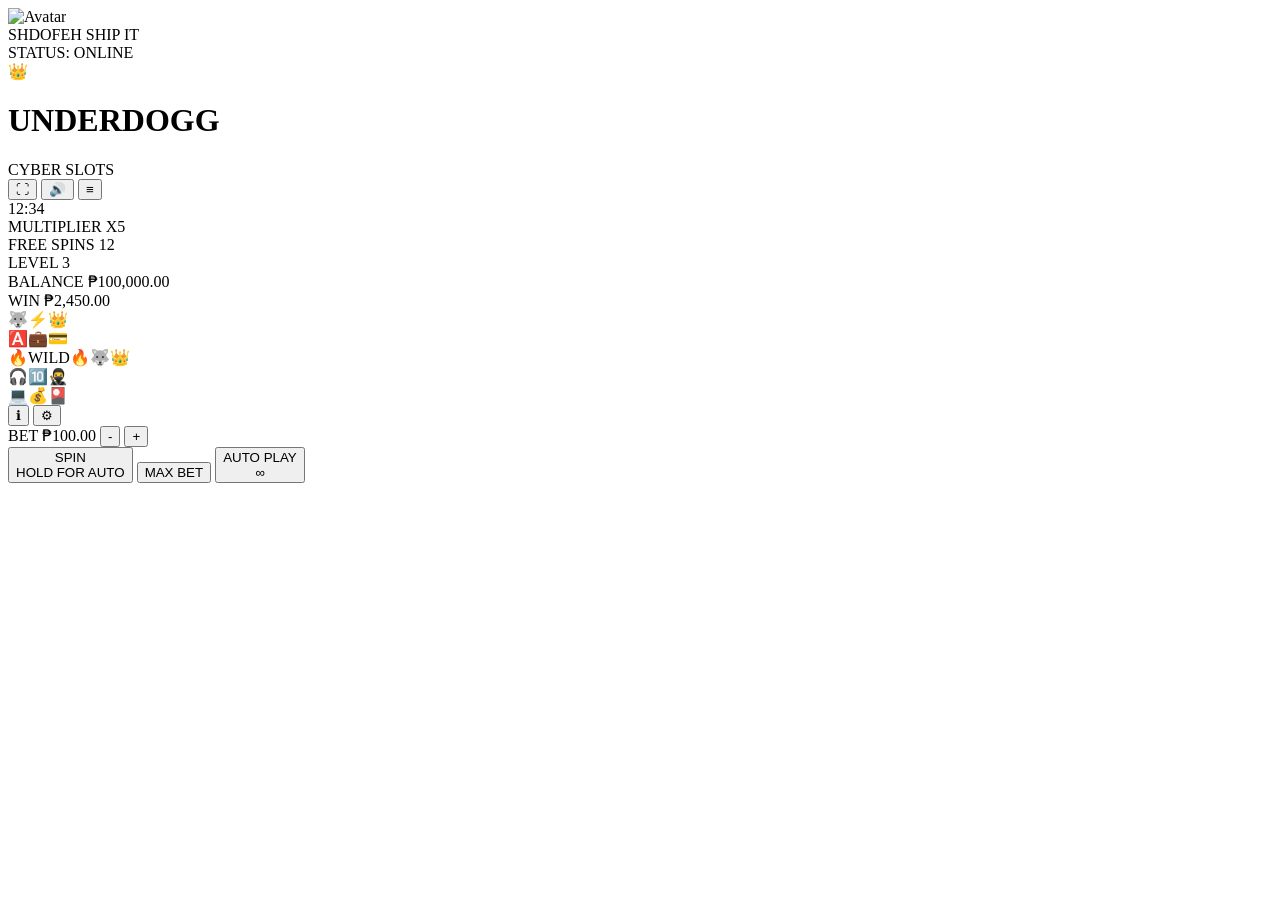
==== slot/index.html @ 7dce699a "Create index.html" ====
<!DOCTYPE html>
<html lang="ru">
<head>
    <meta charset="UTF-8">
    <meta name="viewport" content="width=device-width, initial-scale=1.0">
    <title>UNDERDOGG - CYBER SLOTS</title>
    <link rel="stylesheet" href="style.css">
</head>
<body>
    <div class="slot-container">
        <!-- Верхняя панель -->
        <header class="header">
            <div class="user-info">
                <div class="avatar-box">
                    <img src="https://images.unsplash.com/photo-1618005182384-a83a8bd57fbe?w=100" alt="Avatar">
                </div>
                <div>
                    <div class="username">SHDOFEH SHIP IT</div>
                    <div class="status"><span class="status-dot"></span> STATUS: ONLINE</div>
                </div>
            </div>
            <div class="logo-area">
                <div class="crown-icon">👑</div>
                <h1>UNDERDOGG</h1>
                <div class="subtitle">CYBER SLOTS</div>
            </div>
            <div class="top-controls">
                <button class="icon-btn">⛶</button>
                <button class="icon-btn" id="sound-toggle">🔊</button>
                <button class="icon-btn">≡</button>
                <div class="clock">12:34</div>
            </div>
        </header>

        <div class="main-layout">
            <!-- Левая панель статистики -->
            <aside class="sidebar-left">
                <div class="stat-box">
                    <span class="stat-label">MULTIPLIER</span>
                    <span class="stat-value highlight-red">X5</span>
                </div>
                <div class="stat-box">
                    <span class="stat-label">FREE SPINS</span>
                    <span class="stat-value highlight-red">12</span>
                </div>
                <div class="stat-box">
                    <span class="stat-label">LEVEL 3</span>
                    <div class="progress-dots">
                        <span class="dot active"></span>
                        <span class="dot active"></span>
                        <span class="dot active"></span>
                        <span class="dot"></span>
                        <span class="dot"></span>
                    </div>
                </div>
                <div class="stat-box balance-box">
                    <span class="stat-label">BALANCE</span>
                    <span class="stat-number">₱100,000.00</span>
                </div>
                <div class="stat-box win-box">
                    <span class="stat-label">WIN</span>
                    <span class="stat-number">₱2,450.00</span>
                </div>
            </aside>

            <!-- Игровое поле (Барабаны) -->
            <main class="slots-board">
                <div class="reels-grid" id="reelsGrid">
                    <!-- Барабан 1 -->
                    <div class="reel"><div class="reel-track" id="track-0"><span>🐺</span><span>⚡</span><span>👑</span></div></div>
                    <!-- Барабан 2 -->
                    <div class="reel"><div class="reel-track" id="track-1"><span>🅰️</span><span>💼</span><span>💳</span></div></div>
                    <!-- Барабан 3 -->
                    <div class="reel active-reel"><div class="reel-track" id="track-2"><span>🔥WILD🔥</span><span>🐺</span><span>👑</span></div></div>
                    <!-- Барабан 4 -->
                    <div class="reel"><div class="reel-track" id="track-3"><span>🎧</span><span>🔟</span><span>🥷</span></div></div>
                    <!-- Барабан 5 -->
                    <div class="reel"><div class="reel-track" id="track-4"><span>💻</span><span>💰</span><span>🎴</span></div></div>
                </div>
            </main>
        </div>

        <!-- Нижняя панель управления -->
        <footer class="footer-panel">
            <button class="control-icon-btn">ℹ</button>
            <button class="control-icon-btn">⚙</button>
            
            <div class="bet-control">
                <span class="bet-label">BET</span>
                <span class="bet-val">₱100.00</span>
                <button class="bet-btn" id="bet-minus">-</button>
                <button class="bet-btn" id="bet-plus">+</button>
            </div>

            <button class="spin-btn" id="spinBtn">
                <div class="spin-text">SPIN</div>
                <div class="spin-sub">HOLD FOR AUTO</div>
            </button>

            <button class="action-panel-btn">MAX BET</button>
            <button class="action-panel-btn">AUTO PLAY <br>∞</button>
        </footer>
    </div>

    <script src="script.js"></script>
</body>
</html>
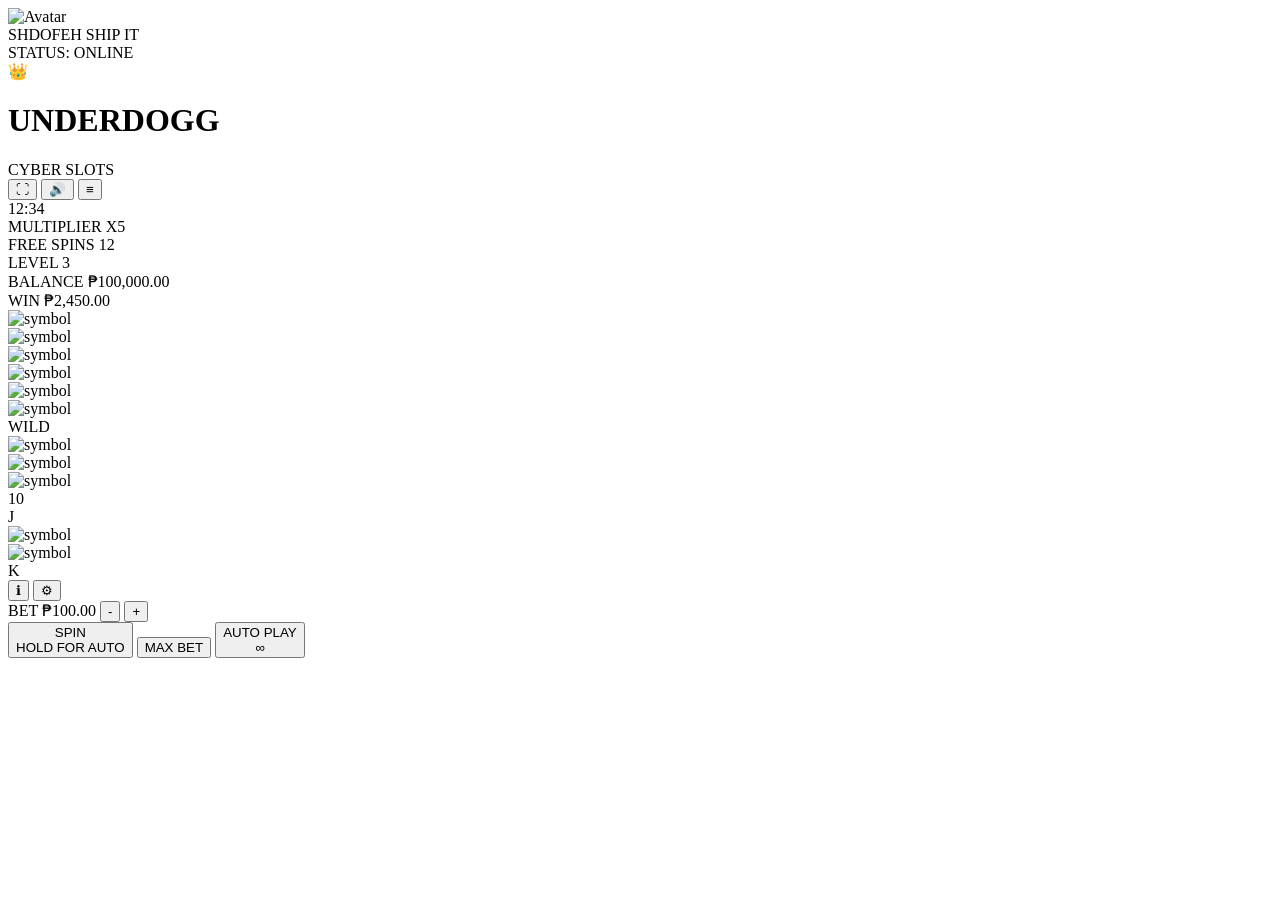
==== commit f710778b: "Create index.html" ====
--- a/slot/index.html
+++ b/slot/index.html
@@ -63,19 +63,39 @@
                 </div>
             </aside>
 
-            <!-- Игровое поле (Барабаны) -->
+            <!-- Игровое поле (Барабаны с графическими символами) -->
             <main class="slots-board">
                 <div class="reels-grid" id="reelsGrid">
                     <!-- Барабан 1 -->
-                    <div class="reel"><div class="reel-track" id="track-0"><span>🐺</span><span>⚡</span><span>👑</span></div></div>
+                    <div class="reel"><div class="reel-track" id="track-0">
+                        <div class="symbol"><img src="https://images.unsplash.com/photo-1534447677768-be436bb09401?w=200" alt="symbol"></div>
+                        <div class="symbol"><img src="https://images.unsplash.com/photo-1563089145-599997674d42?w=200" alt="symbol"></div>
+                        <div class="symbol"><img src="https://images.unsplash.com/photo-1550745165-9bc0b252726f?w=200" alt="symbol"></div>
+                    </div></div>
                     <!-- Барабан 2 -->
-                    <div class="reel"><div class="reel-track" id="track-1"><span>🅰️</span><span>💼</span><span>💳</span></div></div>
+                    <div class="reel"><div class="reel-track" id="track-1">
+                        <div class="symbol"><img src="https://images.unsplash.com/photo-1618005182384-a83a8bd57fbe?w=200" alt="symbol"></div>
+                        <div class="symbol"><img src="https://images.unsplash.com/photo-1542751371-adc38448a05e?w=200" alt="symbol"></div>
+                        <div class="symbol"><img src="https://images.unsplash.com/photo-1511512578047-dfb367046420?w=200" alt="symbol"></div>
+                    </div></div>
                     <!-- Барабан 3 -->
-                    <div class="reel active-reel"><div class="reel-track" id="track-2"><span>🔥WILD🔥</span><span>🐺</span><span>👑</span></div></div>
+                    <div class="reel active-reel"><div class="reel-track" id="track-2">
+                        <div class="symbol wild-symbol">WILD</div>
+                        <div class="symbol"><img src="https://images.unsplash.com/photo-1534447677768-be436bb09401?w=200" alt="symbol"></div>
+                        <div class="symbol"><img src="https://images.unsplash.com/photo-1550745165-9bc0b252726f?w=200" alt="symbol"></div>
+                    </div></div>
                     <!-- Барабан 4 -->
-                    <div class="reel"><div class="reel-track" id="track-3"><span>🎧</span><span>🔟</span><span>🥷</span></div></div>
+                    <div class="reel"><div class="reel-track" id="track-3">
+                        <div class="symbol"><img src="https://images.unsplash.com/photo-1526374965328-7f61d4dc18c5?w=200" alt="symbol"></div>
+                        <div class="symbol"><span class="card-num">10</span></div>
+                        <div class="symbol"><span class="card-num">J</span></div>
+                    </div></div>
                     <!-- Барабан 5 -->
-                    <div class="reel"><div class="reel-track" id="track-4"><span>💻</span><span>💰</span><span>🎴</span></div></div>
+                    <div class="reel"><div class="reel-track" id="track-4">
+                        <div class="symbol"><img src="https://images.unsplash.com/photo-1518770660439-4636190af475?w=200" alt="symbol"></div>
+                        <div class="symbol"><img src="https://images.unsplash.com/photo-1607799279861-4dd421887fb3?w=200" alt="symbol"></div>
+                        <div class="symbol"><span class="card-num">K</span></div>
+                    </div></div>
                 </div>
             </main>
         </div>
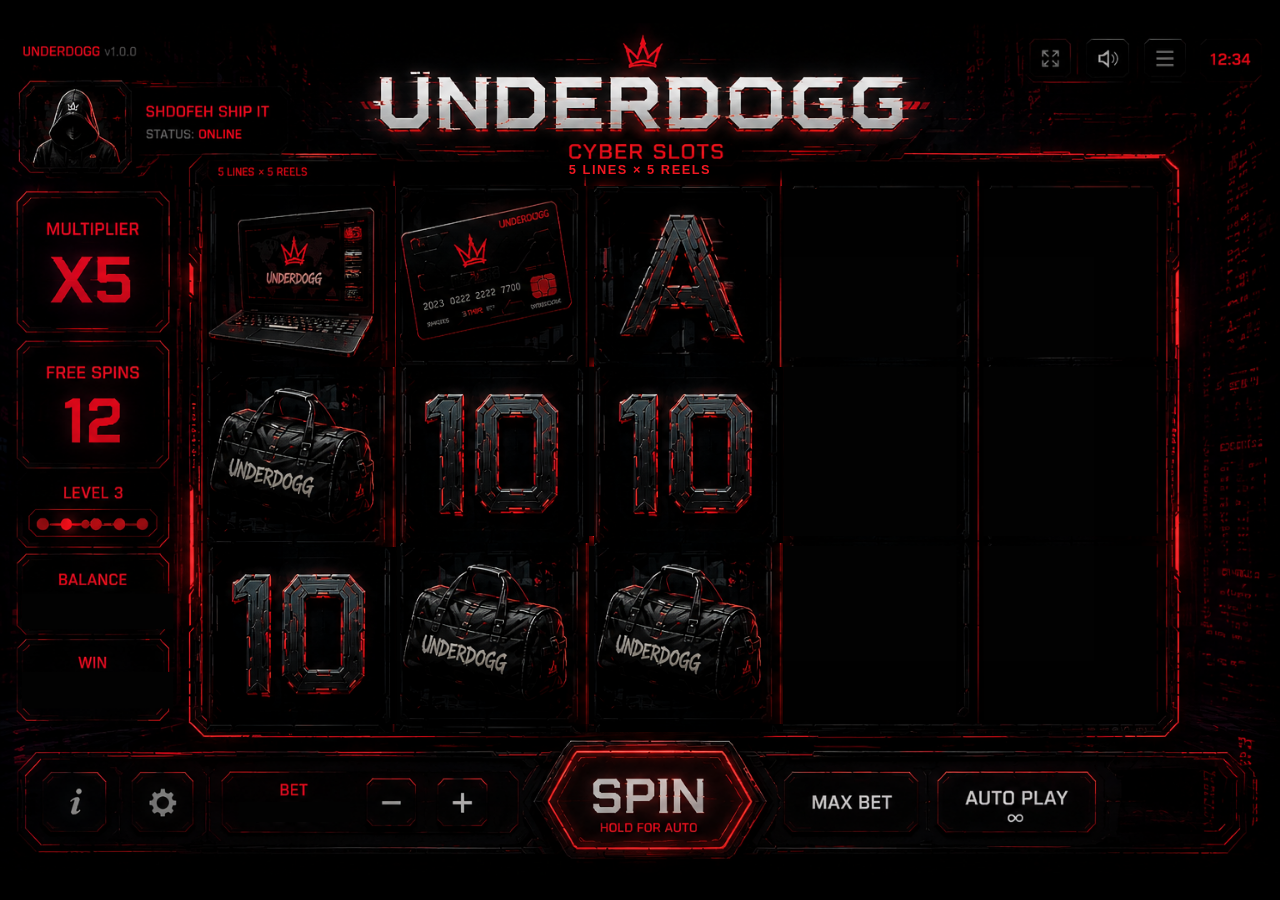
==== commit f78302bc: "Add files via upload" ====
--- a/slot/index.html
+++ b/slot/index.html
@@ -1,127 +1,417 @@
-<!DOCTYPE html>
-<html lang="ru">
+<!doctype html>
+<html lang="en">
 <head>
-    <meta charset="UTF-8">
-    <meta name="viewport" content="width=device-width, initial-scale=1.0">
-    <title>UNDERDOGG - CYBER SLOTS</title>
-    <link rel="stylesheet" href="style.css">
+<meta charset="UTF-8">
+<meta name="viewport" content="width=device-width,initial-scale=1,maximum-scale=1,user-scalable=no,viewport-fit=cover">
+<meta name="theme-color" content="#000000">
+<title>UNDERDOGG — Cyber Slots</title>
+<style>
+:root{
+  --red:#ff1b25;--red2:#a80009;--white:#f4f4f4;--black:#020202;
+  --game-ratio:1.5;
+}
+*{box-sizing:border-box}
+html,body{margin:0;width:100%;height:100%;background:#000;overflow:hidden}
+body{display:flex;align-items:center;justify-content:center;color:#fff;font-family:Arial,Helvetica,sans-serif}
+button{font:inherit}
+#game{
+  position:relative;
+  width:min(100vw,150vh);
+  aspect-ratio:1536/1024;
+  background:#000 url("./skin.png") center/100% 100% no-repeat;
+  overflow:hidden;
+  user-select:none;
+  touch-action:manipulation;
+}
+#reel-window{
+  position:absolute;
+  left:16.15%;top:19.05%;
+  width:75.25%;height:64.05%;
+  overflow:hidden;
+  z-index:5;
+}
+#reel-layer{
+  position:absolute;inset:0;
+  display:grid;grid-template-columns:repeat(5,1fr);
+  column-gap:.45%;
+}
+.reel{
+  position:relative;height:100%;overflow:hidden;
+  transform:translateZ(0);
+  background:#020202;
+}
+.strip{
+  position:absolute;left:0;top:0;width:100%;
+  will-change:transform;
+  transform:translate3d(0,0,0);
+}
+.symbol{
+  width:100%;height:calc(100% / 3);
+  display:flex;align-items:center;justify-content:center;
+}
+.symbol img{
+  width:100%;height:100%;object-fit:fill;display:block;
+}
+.reel-shade{
+  position:absolute;inset:0;pointer-events:none;z-index:6;
+  background:
+    linear-gradient(to bottom,rgba(0,0,0,.46),transparent 13%,transparent 87%,rgba(0,0,0,.55)),
+    linear-gradient(to right,rgba(0,0,0,.12),transparent 8%,transparent 92%,rgba(0,0,0,.12));
+}
+.reel-glow{
+  position:absolute;left:16.15%;top:19.05%;width:75.25%;height:64.05%;
+  pointer-events:none;z-index:7;opacity:0;
+  border:1px solid rgba(255,30,40,.35);
+  box-shadow:inset 0 0 35px rgba(255,0,0,.16),0 0 25px rgba(255,0,0,.08);
+  transition:opacity .15s;
+}
+#game.spinning .reel-glow{opacity:1}
+#motion{
+  position:absolute;left:16.15%;top:19.05%;width:75.25%;height:64.05%;
+  pointer-events:none;z-index:8;opacity:0;
+  background:repeating-linear-gradient(to bottom,transparent 0 8px,rgba(255,20,30,.12) 9px 10px);
+  mix-blend-mode:screen;
+}
+#game.spinning #motion{opacity:1;animation:scan .08s linear infinite}
+@keyframes scan{to{background-position-y:32px}}
+
+.value{
+  position:absolute;z-index:12;pointer-events:none;
+  display:flex;justify-content:center;align-items:center;
+  color:#f1f1f1;font-weight:800;white-space:nowrap;
+  text-shadow:0 0 2px #000,0 0 7px rgba(255,255,255,.08);
+}
+#balance{left:2.0%;top:67.3%;width:11.0%;height:4.2%;font-size:clamp(12px,1.55vw,24px)}
+#win{left:2.0%;top:76.3%;width:11.0%;height:4.2%;font-size:clamp(12px,1.55vw,24px)}
+#bet{left:18.9%;top:91.0%;width:9.9%;height:5.0%;font-size:clamp(11px,1.45vw,22px)}
+
+#win-banner{
+  position:absolute;z-index:30;left:50%;top:51%;
+  transform:translate(-50%,-50%) scale(.78);
+  opacity:0;pointer-events:none;
+  font-size:clamp(30px,5vw,76px);font-weight:1000;letter-spacing:.01em;
+  color:#fff;text-shadow:0 0 10px #fff,0 0 24px #ff0000,0 0 45px #ff0000;
+  white-space:nowrap;
+}
+#win-banner.show{animation:winpop 1.45s cubic-bezier(.16,.78,.24,1) both}
+@keyframes winpop{
+  0%{opacity:0;transform:translate(-50%,-50%) scale(.68)}
+  14%{opacity:1;transform:translate(-50%,-50%) scale(1.06)}
+  25%{transform:translate(-50%,-50%) scale(1)}
+  78%{opacity:1}
+  100%{opacity:0;transform:translate(-50%,-57%) scale(1.03)}
+}
+#status{
+  position:absolute;left:50%;top:16.2%;transform:translateX(-50%);
+  z-index:20;color:#ff1b25;font-size:clamp(8px,1vw,15px);
+  letter-spacing:.12em;font-weight:800;opacity:.95;pointer-events:none;
+}
+.hit{
+  position:absolute;border:0;background:transparent;cursor:pointer;z-index:40;padding:0;
+  -webkit-tap-highlight-color:transparent;
+}
+#sound{right:10.0%;top:1.3%;width:4.7%;height:5.8%}
+#menu{right:5.1%;top:1.3%;width:4.7%;height:5.8%}
+#info{left:1.6%;bottom:2.0%;width:7.2%;height:9.0%}
+#gear{left:9.3%;bottom:2.0%;width:7.2%;height:9.0%}
+#minus{left:28.8%;bottom:2.0%;width:4.7%;height:9.0%}
+#plus{left:34.0%;bottom:2.0%;width:4.7%;height:9.0%}
+#spin{left:41.6%;bottom:1.6%;width:18.1%;height:12.4%}
+#max{left:61.0%;bottom:2.0%;width:16.8%;height:9.0%}
+#auto{left:79.0%;bottom:2.0%;width:16.6%;height:9.0%}
+.hit:active{transform:scale(.98)}
+#toast{
+  position:absolute;left:50%;top:4%;transform:translateX(-50%);
+  z-index:60;background:rgba(0,0,0,.94);border:1px solid var(--red);
+  color:#fff;padding:7px 13px;font-size:11px;letter-spacing:.06em;
+  opacity:0;pointer-events:none;transition:opacity .18s;
+}
+#toast.show{opacity:1}
+#bonus{
+  position:absolute;inset:0;z-index:55;display:none;align-items:center;justify-content:center;
+  background:rgba(0,0,0,.70);backdrop-filter:blur(3px);
+}
+#bonus.show{display:flex}
+.bonus-card{
+  width:54%;max-width:650px;padding:28px 24px;text-align:center;
+  background:linear-gradient(180deg,#100204,#020202);
+  border:1px solid #ff1b25;box-shadow:0 0 45px rgba(255,0,0,.35),inset 0 0 30px rgba(255,0,0,.08);
+}
+.bonus-card h2{margin:0 0 8px;font-size:clamp(20px,3vw,42px);color:#fff}
+.bonus-card p{margin:0;color:#ff1b25;font-weight:800;letter-spacing:.08em}
+.bonus-card button{margin-top:18px;background:#080808;color:#fff;border:1px solid #ff1b25;padding:10px 26px;font-weight:900;cursor:pointer}
+
+@media (max-aspect-ratio:1/1){
+  #game{width:100vw;height:auto;max-height:none}
+}
+</style>
 </head>
 <body>
-    <div class="slot-container">
-        <!-- Верхняя панель -->
-        <header class="header">
-            <div class="user-info">
-                <div class="avatar-box">
-                    <img src="https://images.unsplash.com/photo-1618005182384-a83a8bd57fbe?w=100" alt="Avatar">
-                </div>
-                <div>
-                    <div class="username">SHDOFEH SHIP IT</div>
-                    <div class="status"><span class="status-dot"></span> STATUS: ONLINE</div>
-                </div>
-            </div>
-            <div class="logo-area">
-                <div class="crown-icon">👑</div>
-                <h1>UNDERDOGG</h1>
-                <div class="subtitle">CYBER SLOTS</div>
-            </div>
-            <div class="top-controls">
-                <button class="icon-btn">⛶</button>
-                <button class="icon-btn" id="sound-toggle">🔊</button>
-                <button class="icon-btn">≡</button>
-                <div class="clock">12:34</div>
-            </div>
-        </header>
-
-        <div class="main-layout">
-            <!-- Левая панель статистики -->
-            <aside class="sidebar-left">
-                <div class="stat-box">
-                    <span class="stat-label">MULTIPLIER</span>
-                    <span class="stat-value highlight-red">X5</span>
-                </div>
-                <div class="stat-box">
-                    <span class="stat-label">FREE SPINS</span>
-                    <span class="stat-value highlight-red">12</span>
-                </div>
-                <div class="stat-box">
-                    <span class="stat-label">LEVEL 3</span>
-                    <div class="progress-dots">
-                        <span class="dot active"></span>
-                        <span class="dot active"></span>
-                        <span class="dot active"></span>
-                        <span class="dot"></span>
-                        <span class="dot"></span>
-                    </div>
-                </div>
-                <div class="stat-box balance-box">
-                    <span class="stat-label">BALANCE</span>
-                    <span class="stat-number">₱100,000.00</span>
-                </div>
-                <div class="stat-box win-box">
-                    <span class="stat-label">WIN</span>
-                    <span class="stat-number">₱2,450.00</span>
-                </div>
-            </aside>
-
-            <!-- Игровое поле (Барабаны с графическими символами) -->
-            <main class="slots-board">
-                <div class="reels-grid" id="reelsGrid">
-                    <!-- Барабан 1 -->
-                    <div class="reel"><div class="reel-track" id="track-0">
-                        <div class="symbol"><img src="https://images.unsplash.com/photo-1534447677768-be436bb09401?w=200" alt="symbol"></div>
-                        <div class="symbol"><img src="https://images.unsplash.com/photo-1563089145-599997674d42?w=200" alt="symbol"></div>
-                        <div class="symbol"><img src="https://images.unsplash.com/photo-1550745165-9bc0b252726f?w=200" alt="symbol"></div>
-                    </div></div>
-                    <!-- Барабан 2 -->
-                    <div class="reel"><div class="reel-track" id="track-1">
-                        <div class="symbol"><img src="https://images.unsplash.com/photo-1618005182384-a83a8bd57fbe?w=200" alt="symbol"></div>
-                        <div class="symbol"><img src="https://images.unsplash.com/photo-1542751371-adc38448a05e?w=200" alt="symbol"></div>
-                        <div class="symbol"><img src="https://images.unsplash.com/photo-1511512578047-dfb367046420?w=200" alt="symbol"></div>
-                    </div></div>
-                    <!-- Барабан 3 -->
-                    <div class="reel active-reel"><div class="reel-track" id="track-2">
-                        <div class="symbol wild-symbol">WILD</div>
-                        <div class="symbol"><img src="https://images.unsplash.com/photo-1534447677768-be436bb09401?w=200" alt="symbol"></div>
-                        <div class="symbol"><img src="https://images.unsplash.com/photo-1550745165-9bc0b252726f?w=200" alt="symbol"></div>
-                    </div></div>
-                    <!-- Барабан 4 -->
-                    <div class="reel"><div class="reel-track" id="track-3">
-                        <div class="symbol"><img src="https://images.unsplash.com/photo-1526374965328-7f61d4dc18c5?w=200" alt="symbol"></div>
-                        <div class="symbol"><span class="card-num">10</span></div>
-                        <div class="symbol"><span class="card-num">J</span></div>
-                    </div></div>
-                    <!-- Барабан 5 -->
-                    <div class="reel"><div class="reel-track" id="track-4">
-                        <div class="symbol"><img src="https://images.unsplash.com/photo-1518770660439-4636190af475?w=200" alt="symbol"></div>
-                        <div class="symbol"><img src="https://images.unsplash.com/photo-1607799279861-4dd421887fb3?w=200" alt="symbol"></div>
-                        <div class="symbol"><span class="card-num">K</span></div>
-                    </div></div>
-                </div>
-            </main>
-        </div>
-
-        <!-- Нижняя панель управления -->
-        <footer class="footer-panel">
-            <button class="control-icon-btn">ℹ</button>
-            <button class="control-icon-btn">⚙</button>
-            
-            <div class="bet-control">
-                <span class="bet-label">BET</span>
-                <span class="bet-val">₱100.00</span>
-                <button class="bet-btn" id="bet-minus">-</button>
-                <button class="bet-btn" id="bet-plus">+</button>
-            </div>
-
-            <button class="spin-btn" id="spinBtn">
-                <div class="spin-text">SPIN</div>
-                <div class="spin-sub">HOLD FOR AUTO</div>
-            </button>
-
-            <button class="action-panel-btn">MAX BET</button>
-            <button class="action-panel-btn">AUTO PLAY <br>∞</button>
-        </footer>
+<div id="game">
+  <div id="reel-window"><div id="reel-layer"></div><div class="reel-shade"></div></div>
+  <div class="reel-glow"></div>
+  <div id="motion"></div>
+  <div id="status">5 LINES × 5 REELS</div>
+
+  <div class="value" id="balance"></div>
+  <div class="value" id="win"></div>
+  <div class="value" id="bet"></div>
+  <div id="win-banner"></div>
+  <div id="toast"></div>
+
+  <button class="hit" id="sound" aria-label="Sound"></button>
+  <button class="hit" id="menu" aria-label="Menu"></button>
+  <button class="hit" id="info" aria-label="Paylines"></button>
+  <button class="hit" id="gear" aria-label="Settings"></button>
+  <button class="hit" id="minus" aria-label="Decrease bet"></button>
+  <button class="hit" id="plus" aria-label="Increase bet"></button>
+  <button class="hit" id="spin" aria-label="Spin"></button>
+  <button class="hit" id="max" aria-label="Max bet"></button>
+  <button class="hit" id="auto" aria-label="Auto play"></button>
+
+  <div id="bonus">
+    <div class="bonus-card">
+      <h2>FREE SPINS</h2>
+      <p id="bonus-text">12 FREE SPINS</p>
+      <button id="bonus-start">START</button>
     </div>
-
-    <script src="script.js"></script>
+  </div>
+</div>
+
+<script>
+const ASSET='assets/';
+const SYMBOLS=[
+  {id:'hood',file:'hood.png',payout:{3:4,4:10,5:30}},
+  {id:'wild',file:'wild.png',payout:{3:8,4:20,5:80},wild:true},
+  {id:'A',file:'A.png',payout:{3:3,4:7,5:20}},
+  {id:'K',file:'K.png',payout:{3:2.5,4:5,5:14}},
+  {id:'Q',file:'Q.png',payout:{3:2,4:4,5:10}},
+  {id:'10',file:'10.png',payout:{3:1.5,4:3,5:8}},
+  {id:'bag',file:'bag.png',payout:{3:2,4:5,5:12}},
+  {id:'laptop',file:'laptop.png',payout:{3:2.5,4:6,5:15}},
+  {id:'spray',file:'spray.png',payout:{3:2,4:4.5,5:11}},
+  {id:'card',file:'card.png',payout:{3:3,4:8,5:18}}
+];
+const byId=Object.fromEntries(SYMBOLS.map(s=>[s.id,s]));
+const reelsEl=document.getElementById('reel-layer');
+const game=document.getElementById('game');
+const reelEls=[];
+let balance=100000, bet=100, lastWin=2450, auto=false, spinning=false, muted=false;
+let freeSpins=0, multiplier=5, audioCtx=null, musicTimer=null, musicOn=true;
+
+const paylines=[
+  [0,0,0,0,0], // top
+  [1,1,1,1,1], // middle
+  [2,2,2,2,2], // bottom
+  [0,1,2,1,0], // V
+  [2,1,0,1,2]  // inverted V
+];
+
+function money(v){return '₽'+Number(v).toLocaleString('en-US',{minimumFractionDigits:2,maximumFractionDigits:2})}
+function setValues(){
+  document.getElementById('balance').textContent=money(balance);
+  document.getElementById('win').textContent=money(lastWin);
+  document.getElementById('bet').textContent=money(bet);
+}
+function toast(t){
+  const el=document.getElementById('toast');
+  el.textContent=t;el.classList.add('show');
+  clearTimeout(window.__toast);window.__toast=setTimeout(()=>el.classList.remove('show'),950);
+}
+function rand(arr){return arr[Math.floor(Math.random()*arr.length)]}
+function makeImg(id){
+  const d=document.createElement('div');d.className='symbol';
+  const img=document.createElement('img');img.draggable=false;img.alt=id;img.src=ASSET+byId[id].file;
+  d.appendChild(img);return d;
+}
+function makeStrip(reelIndex, result){
+  const reel=document.createElement('div');reel.className='reel';
+  const strip=document.createElement('div');strip.className='strip';
+  // 3 initial + 24 travel symbols + exact final 3.
+  for(let i=0;i<3;i++) strip.appendChild(makeImg(rand(SYMBOLS).id));
+  for(let i=0;i<24;i++) strip.appendChild(makeImg(rand(SYMBOLS).id));
+  for(let row=0;row<3;row++) strip.appendChild(makeImg(result[row][reelIndex]));
+  reel.appendChild(strip);reelsEl.appendChild(reel);
+  const obj={reel,strip};
+  reelEls.push(obj);
+  return obj;
+}
+function buildInitial(){
+  reelsEl.innerHTML='';reelEls.length=0;
+  const start=Array.from({length:5},()=>Array.from({length:3},()=>rand(SYMBOLS).id));
+  for(let c=0;c<5;c++) makeStrip(c,start);
+}
+buildInitial();
+
+function setInitialPositions(){
+  const h=reelEls[0].reel.clientHeight/3;
+  reelEls.forEach(r=>{r.strip.style.height=(h*30)+'px';r.strip.style.transform='translate3d(0,0,0)';});
+}
+window.addEventListener('resize',setInitialPositions);
+setInitialPositions();
+
+function chooseResult(){
+  const out=Array.from({length:3},()=>Array(5).fill(null));
+  for(let r=0;r<3;r++)for(let c=0;c<5;c++)out[r][c]=rand(SYMBOLS).id;
+  // A modest chance to force an actual payline in demo mode, so wins are visible.
+  if(Math.random()<0.52){
+    const line=rand(paylines), sym=rand(SYMBOLS.filter(s=>!s.wild)).id;
+    const count=3+Math.floor(Math.random()*3);
+    for(let c=0;c<count;c++)out[line[c]][c]=sym;
+    if(Math.random()<0.25 && count>=4) out[line[0]][0]='wild';
+  }
+  return out;
+}
+function lineSymbol(result,line){
+  const ids=line.map((row,c)=>result[row][c]);
+  let base=null, count=0;
+  for(const id of ids){
+    if(id==='wild') {count++;continue}
+    if(base===null){base=id;count++;continue}
+    if(id===base){count++;continue}
+    break;
+  }
+  return {base,count};
+}
+function evaluate(result){
+  let total=0, wins=[];
+  for(let i=0;i<paylines.length;i++){
+    const {base,count}=lineSymbol(result,paylines[i]);
+    if(base && count>=3){
+      const mult=byId[base].payout[count];
+      if(mult){const amount=bet*mult;total+=amount;wins.push({line:i+1,amount,count,base})}
+    }
+  }
+  return {total,wins};
+}
+function rebuildWithResult(result){
+  reelsEl.innerHTML='';reelEls.length=0;
+  for(let c=0;c<5;c++) makeStrip(c,result);
+  setInitialPositions();
+}
+async function animateSpin(result){
+  spinning=true;game.classList.add('spinning');
+  const h=reelEls[0].reel.clientHeight/3;
+  const finalIndex=27; // 3 initial + 24 travel symbols; final result begins here.
+  const promises=reelEls.map((r,c)=>new Promise(resolve=>{
+    r.strip.style.transition='none';
+    r.strip.style.transform='translate3d(0,0,0)';
+    requestAnimationFrame(()=>{
+      const duration=1450+c*170;
+      const distance=finalIndex*h;
+      r.strip.style.transition=`transform ${duration}ms cubic-bezier(.08,.78,.12,1)`;
+      r.strip.style.transform=`translate3d(0,${-distance}px,0)`;
+      setTimeout(resolve,duration+40);
+    });
+  }));
+  await Promise.all(promises);
+
+  // Commit the exact visible result in-place. Because the first frame after
+  // the animation is identical to the last frame, there is no flicker/jump.
+  reelEls.forEach((r,c)=>{
+    r.strip.style.transition='none';
+    r.strip.style.transform='translate3d(0,0,0)';
+    r.strip.innerHTML='';
+    for(let row=0;row<3;row++) r.strip.appendChild(makeImg(result[row][c]));
+    r.strip.style.height=(h*3)+'px';
+  });
+
+  game.classList.remove('spinning');
+  spinning=false;
+}
+function showWin(amount){
+  lastWin=amount;setValues();
+  if(amount<=0)return;
+  const b=document.getElementById('win-banner');
+  b.textContent='WIN '+money(amount);
+  b.classList.remove('show');void b.offsetWidth;b.classList.add('show');
+}
+function awardBonusIfNeeded(result){
+  let wilds=0;
+  result.flat().forEach(x=>{if(x==='wild')wilds++});
+  if(wilds>=3){
+    freeSpins+=12;
+    document.getElementById('bonus-text').textContent=`${freeSpins} FREE SPINS`;
+    document.getElementById('bonus').classList.add('show');
+  }
+}
+async function spin(){
+  if(spinning)return;
+  if(freeSpins<=0 && balance<bet){toast('NOT ENOUGH BALANCE');tone(70,.14);return}
+  if(freeSpins<=0)balance-=bet; else freeSpins--;
+  lastWin=0;setValues();
+  tone(120,.08);
+  const result=chooseResult();
+  await animateSpin(result);
+  const evaluated=evaluate(result);
+  const payout=Math.round(evaluated.total*multiplier)/1;
+  balance+=payout;
+  lastWin=payout;setValues();
+  if(payout>0){
+    tone(440,.08);setTimeout(()=>tone(660,.08),80);setTimeout(()=>tone(880,.12),160);
+    showWin(payout);
+  }else tone(85,.09);
+  awardBonusIfNeeded(result);
+  if(freeSpins>0 && !document.getElementById('bonus').classList.contains('show')){
+    setTimeout(spin,600);
+  }else if(auto){
+    setTimeout(spin,700);
+  }
+}
+function tone(freq,duration){
+  if(muted)return;
+  try{
+    audioCtx ||= new (window.AudioContext||window.webkitAudioContext)();
+    if(audioCtx.state==='suspended')audioCtx.resume();
+    const o=audioCtx.createOscillator(),g=audioCtx.createGain();
+    o.type='sawtooth';o.frequency.value=freq;
+    g.gain.setValueAtTime(.0001,audioCtx.currentTime);
+    g.gain.exponentialRampToValueAtTime(.035,audioCtx.currentTime+.008);
+    g.gain.exponentialRampToValueAtTime(.0001,audioCtx.currentTime+duration);
+    o.connect(g);g.connect(audioCtx.destination);o.start();o.stop(audioCtx.currentTime+duration+.01);
+  }catch(e){}
+}
+function startMusic(){
+  if(muted||!musicOn)return;
+  try{
+    audioCtx ||= new (window.AudioContext||window.webkitAudioContext)();
+    if(audioCtx.state==='suspended')audioCtx.resume();
+    clearInterval(musicTimer);
+    let step=0;
+    const notes=[55,65.41,73.42,82.41,65.41,73.42,55,49];
+    musicTimer=setInterval(()=>{
+      if(muted||!musicOn)return;
+      const f=notes[step++%notes.length];
+      const o=audioCtx.createOscillator(),g=audioCtx.createGain();
+      o.type='triangle';o.frequency.value=f;
+      g.gain.setValueAtTime(.0001,audioCtx.currentTime);
+      g.gain.exponentialRampToValueAtTime(.012,audioCtx.currentTime+.02);
+      g.gain.exponentialRampToValueAtTime(.0001,audioCtx.currentTime+.26);
+      o.connect(g);g.connect(audioCtx.destination);o.start();o.stop(audioCtx.currentTime+.28);
+    },320);
+  }catch(e){}
+}
+document.getElementById('spin').onclick=()=>{startMusic();spin()};
+document.getElementById('minus').onclick=()=>{bet=Math.max(10,bet-10);setValues();tone(160,.06)};
+document.getElementById('plus').onclick=()=>{bet=Math.min(5000,bet+10);setValues();tone(230,.06)};
+document.getElementById('max').onclick=()=>{bet=5000;setValues();tone(300,.06)};
+document.getElementById('auto').onclick=()=>{
+  auto=!auto;toast(auto?'AUTO PLAY ON':'AUTO PLAY OFF');tone(330,.06);
+  if(auto&&!spinning)spin();
+};
+document.getElementById('sound').onclick=()=>{
+  muted=!muted;
+  if(muted){clearInterval(musicTimer);toast('SOUND OFF')}
+  else{toast('SOUND ON');startMusic();tone(440,.08)}
+};
+document.getElementById('menu').onclick=()=>toast('UNDERDOGG CYBER SLOTS');
+document.getElementById('info').onclick=()=>toast('5 LINES • WILD • 3+ WILDS = FREE SPINS');
+document.getElementById('gear').onclick=()=>toast('DEMO MODE • BALANCE IS LOCAL');
+document.getElementById('bonus-start').onclick=()=>{
+  document.getElementById('bonus').classList.remove('show');
+  if(freeSpins>0&&!spinning)setTimeout(spin,250);
+};
+setValues();
+</script>
 </body>
-</html>
+</html>
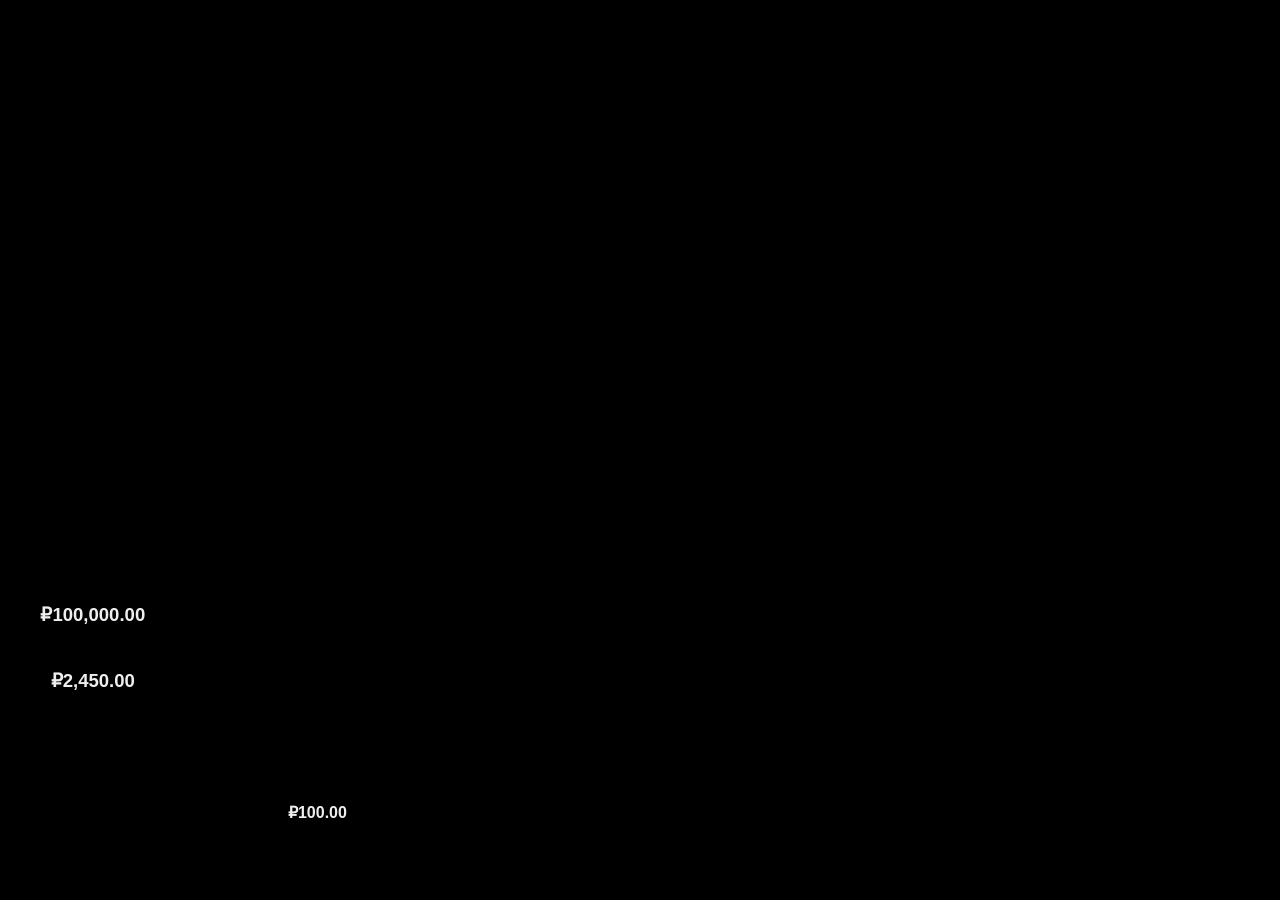
==== commit ea8f8307: "Add files via upload" ====
--- a/slot/index.html
+++ b/slot/index.html
@@ -1,417 +1,144 @@
 <!doctype html>
 <html lang="en">
 <head>
-<meta charset="UTF-8">
-<meta name="viewport" content="width=device-width,initial-scale=1,maximum-scale=1,user-scalable=no,viewport-fit=cover">
-<meta name="theme-color" content="#000000">
-<title>UNDERDOGG — Cyber Slots</title>
+<meta charset="utf-8">
+<meta name="viewport" content="width=device-width,initial-scale=1,maximum-scale=1,user-scalable=no">
+<title>UNDERDOGG — CYBER SLOTS</title>
 <style>
-:root{
-  --red:#ff1b25;--red2:#a80009;--white:#f4f4f4;--black:#020202;
-  --game-ratio:1.5;
-}
 *{box-sizing:border-box}
-html,body{margin:0;width:100%;height:100%;background:#000;overflow:hidden}
-body{display:flex;align-items:center;justify-content:center;color:#fff;font-family:Arial,Helvetica,sans-serif}
-button{font:inherit}
-#game{
+html,body{margin:0;width:100%;height:100%;overflow:hidden;background:#000}
+body{display:flex;align-items:center;justify-content:center}
+#stage{
   position:relative;
   width:min(100vw,150vh);
   aspect-ratio:1536/1024;
-  background:#000 url("./skin.png") center/100% 100% no-repeat;
+  background:#000 url("./screen.png") center/100% 100% no-repeat;
   overflow:hidden;
-  user-select:none;
-  touch-action:manipulation;
 }
-#reel-window{
-  position:absolute;
-  left:16.15%;top:19.05%;
-  width:75.25%;height:64.05%;
-  overflow:hidden;
-  z-index:5;
+.hit{position:absolute;background:transparent;border:0;padding:0;cursor:pointer;z-index:10}
+#sound{right:10.7%;top:2.0%;width:4.2%;height:5.2%}
+#menu{right:5.2%;top:2.0%;width:4.2%;height:5.2%}
+#spin{left:41.8%;bottom:2.0%;width:17.5%;height:12.5%}
+#minus{left:29.5%;bottom:2.7%;width:4.0%;height:9%}
+#plus{left:34.2%;bottom:2.7%;width:4.0%;height:9%}
+#max{left:61.8%;bottom:2.7%;width:16.5%;height:9%}
+#auto{left:79.0%;bottom:2.7%;width:16.0%;height:9%}
+#info{left:2.0%;bottom:2.7%;width:6.5%;height:9%}
+#gear{left:9.5%;bottom:2.7%;width:6.5%;height:9%}
+
+#balance{
+ position:absolute;left:2.0%;top:67.2%;width:10.5%;height:4.2%;
+ display:flex;align-items:center;justify-content:center;
+ color:#eee;font:700 clamp(10px,1.45vw,24px) Arial,sans-serif;
+ z-index:7;pointer-events:none;
 }
-#reel-layer{
-  position:absolute;inset:0;
-  display:grid;grid-template-columns:repeat(5,1fr);
-  column-gap:.45%;
+#win{
+ position:absolute;left:2.0%;top:75.0%;width:10.5%;height:4.2%;
+ display:flex;align-items:center;justify-content:center;
+ color:#eee;font:700 clamp(10px,1.45vw,24px) Arial,sans-serif;
+ z-index:7;pointer-events:none;
 }
-.reel{
-  position:relative;height:100%;overflow:hidden;
-  transform:translateZ(0);
-  background:#020202;
-}
-.strip{
-  position:absolute;left:0;top:0;width:100%;
-  will-change:transform;
-  transform:translate3d(0,0,0);
-}
-.symbol{
-  width:100%;height:calc(100% / 3);
-  display:flex;align-items:center;justify-content:center;
-}
-.symbol img{
-  width:100%;height:100%;object-fit:fill;display:block;
-}
-.reel-shade{
-  position:absolute;inset:0;pointer-events:none;z-index:6;
-  background:
-    linear-gradient(to bottom,rgba(0,0,0,.46),transparent 13%,transparent 87%,rgba(0,0,0,.55)),
-    linear-gradient(to right,rgba(0,0,0,.12),transparent 8%,transparent 92%,rgba(0,0,0,.12));
-}
-.reel-glow{
-  position:absolute;left:16.15%;top:19.05%;width:75.25%;height:64.05%;
-  pointer-events:none;z-index:7;opacity:0;
-  border:1px solid rgba(255,30,40,.35);
-  box-shadow:inset 0 0 35px rgba(255,0,0,.16),0 0 25px rgba(255,0,0,.08);
-  transition:opacity .15s;
-}
-#game.spinning .reel-glow{opacity:1}
-#motion{
-  position:absolute;left:16.15%;top:19.05%;width:75.25%;height:64.05%;
-  pointer-events:none;z-index:8;opacity:0;
-  background:repeating-linear-gradient(to bottom,transparent 0 8px,rgba(255,20,30,.12) 9px 10px);
-  mix-blend-mode:screen;
-}
-#game.spinning #motion{opacity:1;animation:scan .08s linear infinite}
-@keyframes scan{to{background-position-y:32px}}
-
-.value{
-  position:absolute;z-index:12;pointer-events:none;
-  display:flex;justify-content:center;align-items:center;
-  color:#f1f1f1;font-weight:800;white-space:nowrap;
-  text-shadow:0 0 2px #000,0 0 7px rgba(255,255,255,.08);
-}
-#balance{left:2.0%;top:67.3%;width:11.0%;height:4.2%;font-size:clamp(12px,1.55vw,24px)}
-#win{left:2.0%;top:76.3%;width:11.0%;height:4.2%;font-size:clamp(12px,1.55vw,24px)}
-#bet{left:18.9%;top:91.0%;width:9.9%;height:5.0%;font-size:clamp(11px,1.45vw,22px)}
-
-#win-banner{
-  position:absolute;z-index:30;left:50%;top:51%;
-  transform:translate(-50%,-50%) scale(.78);
-  opacity:0;pointer-events:none;
-  font-size:clamp(30px,5vw,76px);font-weight:1000;letter-spacing:.01em;
-  color:#fff;text-shadow:0 0 10px #fff,0 0 24px #ff0000,0 0 45px #ff0000;
-  white-space:nowrap;
-}
-#win-banner.show{animation:winpop 1.45s cubic-bezier(.16,.78,.24,1) both}
-@keyframes winpop{
-  0%{opacity:0;transform:translate(-50%,-50%) scale(.68)}
-  14%{opacity:1;transform:translate(-50%,-50%) scale(1.06)}
-  25%{transform:translate(-50%,-50%) scale(1)}
-  78%{opacity:1}
-  100%{opacity:0;transform:translate(-50%,-57%) scale(1.03)}
+#bet{
+ position:absolute;left:20.2%;bottom:4.5%;width:9.2%;height:6%;
+ display:flex;align-items:center;justify-content:center;
+ color:#eee;font:700 clamp(9px,1.25vw,20px) Arial,sans-serif;
+ z-index:7;pointer-events:none;
 }
 #status{
-  position:absolute;left:50%;top:16.2%;transform:translateX(-50%);
-  z-index:20;color:#ff1b25;font-size:clamp(8px,1vw,15px);
-  letter-spacing:.12em;font-weight:800;opacity:.95;pointer-events:none;
+ position:absolute;left:50%;top:48%;transform:translate(-50%,-50%);
+ color:#fff;font:900 clamp(22px,5vw,72px) Arial,sans-serif;
+ text-shadow:0 0 12px #fff,0 0 30px #f00;
+ opacity:0;pointer-events:none;z-index:20;
 }
-.hit{
-  position:absolute;border:0;background:transparent;cursor:pointer;z-index:40;padding:0;
-  -webkit-tap-highlight-color:transparent;
+#reelFX{
+ position:absolute;left:14.8%;top:18.8%;width:77.8%;height:63%;
+ opacity:0;pointer-events:none;z-index:15;
+ background:repeating-linear-gradient(0deg,rgba(255,0,0,.0) 0 16px,rgba(255,0,0,.16) 17px 19px);
+ mix-blend-mode:screen;
 }
-#sound{right:10.0%;top:1.3%;width:4.7%;height:5.8%}
-#menu{right:5.1%;top:1.3%;width:4.7%;height:5.8%}
-#info{left:1.6%;bottom:2.0%;width:7.2%;height:9.0%}
-#gear{left:9.3%;bottom:2.0%;width:7.2%;height:9.0%}
-#minus{left:28.8%;bottom:2.0%;width:4.7%;height:9.0%}
-#plus{left:34.0%;bottom:2.0%;width:4.7%;height:9.0%}
-#spin{left:41.6%;bottom:1.6%;width:18.1%;height:12.4%}
-#max{left:61.0%;bottom:2.0%;width:16.8%;height:9.0%}
-#auto{left:79.0%;bottom:2.0%;width:16.6%;height:9.0%}
-.hit:active{transform:scale(.98)}
+.spin #reelFX{opacity:1;animation:scan .16s linear infinite}
+@keyframes scan{from{background-position-y:0}to{background-position-y:38px}}
+.flash{animation:flash .7s ease}
+@keyframes flash{0%,100%{filter:none}20%{filter:brightness(1.8) saturate(1.5)}}
 #toast{
-  position:absolute;left:50%;top:4%;transform:translateX(-50%);
-  z-index:60;background:rgba(0,0,0,.94);border:1px solid var(--red);
-  color:#fff;padding:7px 13px;font-size:11px;letter-spacing:.06em;
-  opacity:0;pointer-events:none;transition:opacity .18s;
+ position:absolute;left:50%;top:10%;transform:translateX(-50%);
+ padding:8px 15px;background:#080808;border:1px solid #f21b24;
+ color:#fff;font:700 11px Arial,sans-serif;opacity:0;z-index:30
 }
 #toast.show{opacity:1}
-#bonus{
-  position:absolute;inset:0;z-index:55;display:none;align-items:center;justify-content:center;
-  background:rgba(0,0,0,.70);backdrop-filter:blur(3px);
-}
-#bonus.show{display:flex}
-.bonus-card{
-  width:54%;max-width:650px;padding:28px 24px;text-align:center;
-  background:linear-gradient(180deg,#100204,#020202);
-  border:1px solid #ff1b25;box-shadow:0 0 45px rgba(255,0,0,.35),inset 0 0 30px rgba(255,0,0,.08);
-}
-.bonus-card h2{margin:0 0 8px;font-size:clamp(20px,3vw,42px);color:#fff}
-.bonus-card p{margin:0;color:#ff1b25;font-weight:800;letter-spacing:.08em}
-.bonus-card button{margin-top:18px;background:#080808;color:#fff;border:1px solid #ff1b25;padding:10px 26px;font-weight:900;cursor:pointer}
-
-@media (max-aspect-ratio:1/1){
-  #game{width:100vw;height:auto;max-height:none}
+@media(max-aspect-ratio:1/1){
+ #stage{width:100vw}
 }
 </style>
 </head>
 <body>
-<div id="game">
-  <div id="reel-window"><div id="reel-layer"></div><div class="reel-shade"></div></div>
-  <div class="reel-glow"></div>
-  <div id="motion"></div>
-  <div id="status">5 LINES × 5 REELS</div>
+<div id="stage">
+  <div id="reelFX"></div>
+  <button class="hit" id="sound" aria-label="sound"></button>
+  <button class="hit" id="menu" aria-label="menu"></button>
+  <button class="hit" id="info"></button>
+  <button class="hit" id="gear"></button>
+  <button class="hit" id="minus"></button>
+  <button class="hit" id="plus"></button>
+  <button class="hit" id="spin"></button>
+  <button class="hit" id="max"></button>
+  <button class="hit" id="auto"></button>
+  <div id="balance">₽100,000.00</div>
+  <div id="win">₽2,450.00</div>
+  <div id="bet">₽100.00</div>
+  <div id="status"></div>
+  <div id="toast"></div>
+</div>
+<script>
+(() => {
+ let balance=100000, bet=100, win=2450, auto=false, spinning=false, muted=false, audio;
+ const stage=document.getElementById('stage'), balanceEl=document.getElementById('balance'),
+ winEl=document.getElementById('win'), betEl=document.getElementById('bet'),
+ status=document.getElementById('status'), toast=document.getElementById('toast');
 
-  <div class="value" id="balance"></div>
-  <div class="value" id="win"></div>
-  <div class="value" id="bet"></div>
-  <div id="win-banner"></div>
-  <div id="toast"></div>
-
-  <button class="hit" id="sound" aria-label="Sound"></button>
-  <button class="hit" id="menu" aria-label="Menu"></button>
-  <button class="hit" id="info" aria-label="Paylines"></button>
-  <button class="hit" id="gear" aria-label="Settings"></button>
-  <button class="hit" id="minus" aria-label="Decrease bet"></button>
-  <button class="hit" id="plus" aria-label="Increase bet"></button>
-  <button class="hit" id="spin" aria-label="Spin"></button>
-  <button class="hit" id="max" aria-label="Max bet"></button>
-  <button class="hit" id="auto" aria-label="Auto play"></button>
-
-  <div id="bonus">
-    <div class="bonus-card">
-      <h2>FREE SPINS</h2>
-      <p id="bonus-text">12 FREE SPINS</p>
-      <button id="bonus-start">START</button>
-    </div>
-  </div>
-</div>
-
-<script>
-const ASSET='assets/';
-const SYMBOLS=[
-  {id:'hood',file:'hood.png',payout:{3:4,4:10,5:30}},
-  {id:'wild',file:'wild.png',payout:{3:8,4:20,5:80},wild:true},
-  {id:'A',file:'A.png',payout:{3:3,4:7,5:20}},
-  {id:'K',file:'K.png',payout:{3:2.5,4:5,5:14}},
-  {id:'Q',file:'Q.png',payout:{3:2,4:4,5:10}},
-  {id:'10',file:'10.png',payout:{3:1.5,4:3,5:8}},
-  {id:'bag',file:'bag.png',payout:{3:2,4:5,5:12}},
-  {id:'laptop',file:'laptop.png',payout:{3:2.5,4:6,5:15}},
-  {id:'spray',file:'spray.png',payout:{3:2,4:4.5,5:11}},
-  {id:'card',file:'card.png',payout:{3:3,4:8,5:18}}
-];
-const byId=Object.fromEntries(SYMBOLS.map(s=>[s.id,s]));
-const reelsEl=document.getElementById('reel-layer');
-const game=document.getElementById('game');
-const reelEls=[];
-let balance=100000, bet=100, lastWin=2450, auto=false, spinning=false, muted=false;
-let freeSpins=0, multiplier=5, audioCtx=null, musicTimer=null, musicOn=true;
-
-const paylines=[
-  [0,0,0,0,0], // top
-  [1,1,1,1,1], // middle
-  [2,2,2,2,2], // bottom
-  [0,1,2,1,0], // V
-  [2,1,0,1,2]  // inverted V
-];
-
-function money(v){return '₽'+Number(v).toLocaleString('en-US',{minimumFractionDigits:2,maximumFractionDigits:2})}
-function setValues(){
-  document.getElementById('balance').textContent=money(balance);
-  document.getElementById('win').textContent=money(lastWin);
-  document.getElementById('bet').textContent=money(bet);
-}
-function toast(t){
-  const el=document.getElementById('toast');
-  el.textContent=t;el.classList.add('show');
-  clearTimeout(window.__toast);window.__toast=setTimeout(()=>el.classList.remove('show'),950);
-}
-function rand(arr){return arr[Math.floor(Math.random()*arr.length)]}
-function makeImg(id){
-  const d=document.createElement('div');d.className='symbol';
-  const img=document.createElement('img');img.draggable=false;img.alt=id;img.src=ASSET+byId[id].file;
-  d.appendChild(img);return d;
-}
-function makeStrip(reelIndex, result){
-  const reel=document.createElement('div');reel.className='reel';
-  const strip=document.createElement('div');strip.className='strip';
-  // 3 initial + 24 travel symbols + exact final 3.
-  for(let i=0;i<3;i++) strip.appendChild(makeImg(rand(SYMBOLS).id));
-  for(let i=0;i<24;i++) strip.appendChild(makeImg(rand(SYMBOLS).id));
-  for(let row=0;row<3;row++) strip.appendChild(makeImg(result[row][reelIndex]));
-  reel.appendChild(strip);reelsEl.appendChild(reel);
-  const obj={reel,strip};
-  reelEls.push(obj);
-  return obj;
-}
-function buildInitial(){
-  reelsEl.innerHTML='';reelEls.length=0;
-  const start=Array.from({length:5},()=>Array.from({length:3},()=>rand(SYMBOLS).id));
-  for(let c=0;c<5;c++) makeStrip(c,start);
-}
-buildInitial();
-
-function setInitialPositions(){
-  const h=reelEls[0].reel.clientHeight/3;
-  reelEls.forEach(r=>{r.strip.style.height=(h*30)+'px';r.strip.style.transform='translate3d(0,0,0)';});
-}
-window.addEventListener('resize',setInitialPositions);
-setInitialPositions();
-
-function chooseResult(){
-  const out=Array.from({length:3},()=>Array(5).fill(null));
-  for(let r=0;r<3;r++)for(let c=0;c<5;c++)out[r][c]=rand(SYMBOLS).id;
-  // A modest chance to force an actual payline in demo mode, so wins are visible.
-  if(Math.random()<0.52){
-    const line=rand(paylines), sym=rand(SYMBOLS.filter(s=>!s.wild)).id;
-    const count=3+Math.floor(Math.random()*3);
-    for(let c=0;c<count;c++)out[line[c]][c]=sym;
-    if(Math.random()<0.25 && count>=4) out[line[0]][0]='wild';
-  }
-  return out;
-}
-function lineSymbol(result,line){
-  const ids=line.map((row,c)=>result[row][c]);
-  let base=null, count=0;
-  for(const id of ids){
-    if(id==='wild') {count++;continue}
-    if(base===null){base=id;count++;continue}
-    if(id===base){count++;continue}
-    break;
-  }
-  return {base,count};
-}
-function evaluate(result){
-  let total=0, wins=[];
-  for(let i=0;i<paylines.length;i++){
-    const {base,count}=lineSymbol(result,paylines[i]);
-    if(base && count>=3){
-      const mult=byId[base].payout[count];
-      if(mult){const amount=bet*mult;total+=amount;wins.push({line:i+1,amount,count,base})}
-    }
-  }
-  return {total,wins};
-}
-function rebuildWithResult(result){
-  reelsEl.innerHTML='';reelEls.length=0;
-  for(let c=0;c<5;c++) makeStrip(c,result);
-  setInitialPositions();
-}
-async function animateSpin(result){
-  spinning=true;game.classList.add('spinning');
-  const h=reelEls[0].reel.clientHeight/3;
-  const finalIndex=27; // 3 initial + 24 travel symbols; final result begins here.
-  const promises=reelEls.map((r,c)=>new Promise(resolve=>{
-    r.strip.style.transition='none';
-    r.strip.style.transform='translate3d(0,0,0)';
-    requestAnimationFrame(()=>{
-      const duration=1450+c*170;
-      const distance=finalIndex*h;
-      r.strip.style.transition=`transform ${duration}ms cubic-bezier(.08,.78,.12,1)`;
-      r.strip.style.transform=`translate3d(0,${-distance}px,0)`;
-      setTimeout(resolve,duration+40);
-    });
-  }));
-  await Promise.all(promises);
-
-  // Commit the exact visible result in-place. Because the first frame after
-  // the animation is identical to the last frame, there is no flicker/jump.
-  reelEls.forEach((r,c)=>{
-    r.strip.style.transition='none';
-    r.strip.style.transform='translate3d(0,0,0)';
-    r.strip.innerHTML='';
-    for(let row=0;row<3;row++) r.strip.appendChild(makeImg(result[row][c]));
-    r.strip.style.height=(h*3)+'px';
-  });
-
-  game.classList.remove('spinning');
-  spinning=false;
-}
-function showWin(amount){
-  lastWin=amount;setValues();
-  if(amount<=0)return;
-  const b=document.getElementById('win-banner');
-  b.textContent='WIN '+money(amount);
-  b.classList.remove('show');void b.offsetWidth;b.classList.add('show');
-}
-function awardBonusIfNeeded(result){
-  let wilds=0;
-  result.flat().forEach(x=>{if(x==='wild')wilds++});
-  if(wilds>=3){
-    freeSpins+=12;
-    document.getElementById('bonus-text').textContent=`${freeSpins} FREE SPINS`;
-    document.getElementById('bonus').classList.add('show');
-  }
-}
-async function spin(){
-  if(spinning)return;
-  if(freeSpins<=0 && balance<bet){toast('NOT ENOUGH BALANCE');tone(70,.14);return}
-  if(freeSpins<=0)balance-=bet; else freeSpins--;
-  lastWin=0;setValues();
-  tone(120,.08);
-  const result=chooseResult();
-  await animateSpin(result);
-  const evaluated=evaluate(result);
-  const payout=Math.round(evaluated.total*multiplier)/1;
-  balance+=payout;
-  lastWin=payout;setValues();
-  if(payout>0){
-    tone(440,.08);setTimeout(()=>tone(660,.08),80);setTimeout(()=>tone(880,.12),160);
-    showWin(payout);
-  }else tone(85,.09);
-  awardBonusIfNeeded(result);
-  if(freeSpins>0 && !document.getElementById('bonus').classList.contains('show')){
-    setTimeout(spin,600);
-  }else if(auto){
-    setTimeout(spin,700);
-  }
-}
-function tone(freq,duration){
-  if(muted)return;
-  try{
-    audioCtx ||= new (window.AudioContext||window.webkitAudioContext)();
-    if(audioCtx.state==='suspended')audioCtx.resume();
-    const o=audioCtx.createOscillator(),g=audioCtx.createGain();
-    o.type='sawtooth';o.frequency.value=freq;
-    g.gain.setValueAtTime(.0001,audioCtx.currentTime);
-    g.gain.exponentialRampToValueAtTime(.035,audioCtx.currentTime+.008);
-    g.gain.exponentialRampToValueAtTime(.0001,audioCtx.currentTime+duration);
-    o.connect(g);g.connect(audioCtx.destination);o.start();o.stop(audioCtx.currentTime+duration+.01);
-  }catch(e){}
-}
-function startMusic(){
-  if(muted||!musicOn)return;
-  try{
-    audioCtx ||= new (window.AudioContext||window.webkitAudioContext)();
-    if(audioCtx.state==='suspended')audioCtx.resume();
-    clearInterval(musicTimer);
-    let step=0;
-    const notes=[55,65.41,73.42,82.41,65.41,73.42,55,49];
-    musicTimer=setInterval(()=>{
-      if(muted||!musicOn)return;
-      const f=notes[step++%notes.length];
-      const o=audioCtx.createOscillator(),g=audioCtx.createGain();
-      o.type='triangle';o.frequency.value=f;
-      g.gain.setValueAtTime(.0001,audioCtx.currentTime);
-      g.gain.exponentialRampToValueAtTime(.012,audioCtx.currentTime+.02);
-      g.gain.exponentialRampToValueAtTime(.0001,audioCtx.currentTime+.26);
-      o.connect(g);g.connect(audioCtx.destination);o.start();o.stop(audioCtx.currentTime+.28);
-    },320);
-  }catch(e){}
-}
-document.getElementById('spin').onclick=()=>{startMusic();spin()};
-document.getElementById('minus').onclick=()=>{bet=Math.max(10,bet-10);setValues();tone(160,.06)};
-document.getElementById('plus').onclick=()=>{bet=Math.min(5000,bet+10);setValues();tone(230,.06)};
-document.getElementById('max').onclick=()=>{bet=5000;setValues();tone(300,.06)};
-document.getElementById('auto').onclick=()=>{
-  auto=!auto;toast(auto?'AUTO PLAY ON':'AUTO PLAY OFF');tone(330,.06);
-  if(auto&&!spinning)spin();
-};
-document.getElementById('sound').onclick=()=>{
-  muted=!muted;
-  if(muted){clearInterval(musicTimer);toast('SOUND OFF')}
-  else{toast('SOUND ON');startMusic();tone(440,.08)}
-};
-document.getElementById('menu').onclick=()=>toast('UNDERDOGG CYBER SLOTS');
-document.getElementById('info').onclick=()=>toast('5 LINES • WILD • 3+ WILDS = FREE SPINS');
-document.getElementById('gear').onclick=()=>toast('DEMO MODE • BALANCE IS LOCAL');
-document.getElementById('bonus-start').onclick=()=>{
-  document.getElementById('bonus').classList.remove('show');
-  if(freeSpins>0&&!spinning)setTimeout(spin,250);
-};
-setValues();
+ const money=n=>'₽'+n.toLocaleString('en-US',{minimumFractionDigits:2,maximumFractionDigits:2});
+ function update(){balanceEl.textContent=money(balance);winEl.textContent=money(win);betEl.textContent=money(bet)}
+ function beep(freq=240,d=.08){
+   if(muted)return;
+   audio ||= new (window.AudioContext||window.webkitAudioContext)();
+   if(audio.state==='suspended')audio.resume();
+   const o=audio.createOscillator(),g=audio.createGain();
+   o.type='sawtooth';o.frequency.value=freq;g.gain.value=.025;
+   g.gain.exponentialRampToValueAtTime(.001,audio.currentTime+d);
+   o.connect(g);g.connect(audio.destination);o.start();o.stop(audio.currentTime+d);
+ }
+ function msg(t){
+   toast.textContent=t;toast.classList.add('show');
+   setTimeout(()=>toast.classList.remove('show'),900);
+ }
+ async function spin(){
+   if(spinning)return;
+   if(balance<bet){msg('NOT ENOUGH BALANCE');beep(80,.18);return}
+   spinning=true; balance-=bet; win=0; update();
+   stage.classList.add('spin'); beep(110,.12);
+   for(let i=0;i<12;i++){beep(130+i*9,.035);await new Promise(r=>setTimeout(r,55))}
+   stage.classList.remove('spin');
+   const won=Math.random()<.38 ? bet*(2+Math.floor(Math.random()*24)) : 0;
+   win=won; balance+=won; update();
+   if(won){
+     status.textContent='WIN '+money(won);status.style.opacity='1';
+     status.animate([{opacity:0,transform:'translate(-50%,-45%) scale(.75)'},{opacity:1,transform:'translate(-50%,-50%) scale(1)'},{opacity:0,transform:'translate(-50%,-65%) scale(1.08)'}],{duration:1100,easing:'ease-out'});
+     beep(440,.12);setTimeout(()=>beep(660,.12),90);setTimeout(()=>beep(880,.16),180);
+   }else beep(90,.12);
+   spinning=false;
+   if(auto)setTimeout(spin,650);
+ }
+ document.getElementById('spin').onclick=spin;
+ document.getElementById('minus').onclick=()=>{bet=Math.max(10,bet-10);update();beep(180)};
+ document.getElementById('plus').onclick=()=>{bet=Math.min(5000,bet+10);update();beep(240)};
+ document.getElementById('max').onclick=()=>{bet=5000;update();beep(300)};
+ document.getElementById('auto').onclick=()=>{auto=!auto;msg(auto?'AUTO PLAY ON':'AUTO PLAY OFF');beep(330);if(auto&&!spinning)spin()};
+ document.getElementById('sound').onclick=()=>{muted=!muted;msg(muted?'SOUND OFF':'SOUND ON');if(!muted)beep(440)};
+ document.getElementById('menu').onclick=()=>msg('UNDERDOGG CYBER SLOTS');
+ document.getElementById('info').onclick=()=>msg('5 LINES × 5 REELS');
+ document.getElementById('gear').onclick=()=>msg('DEMO SETTINGS');
+ update();
+})();
 </script>
 </body>
 </html>
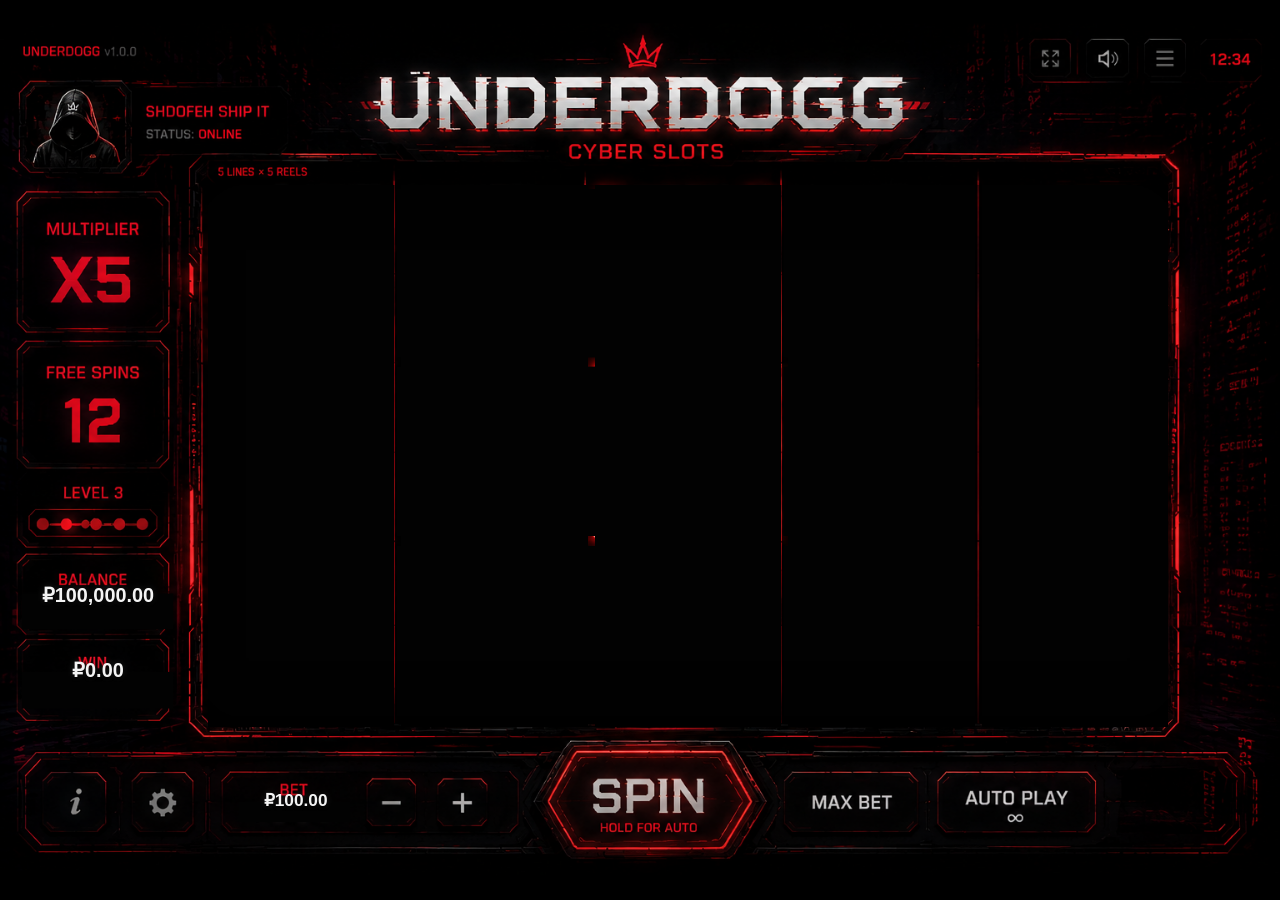
==== commit 32087708: "Add files via upload" ====
--- a/slot/index.html
+++ b/slot/index.html
@@ -2,143 +2,300 @@
 <html lang="en">
 <head>
 <meta charset="utf-8">
-<meta name="viewport" content="width=device-width,initial-scale=1,maximum-scale=1,user-scalable=no">
-<title>UNDERDOGG — CYBER SLOTS</title>
+<meta name="viewport" content="width=device-width,initial-scale=1,maximum-scale=1,user-scalable=no,viewport-fit=cover">
+<meta name="theme-color" content="#000">
+<title>UNDERDOGG — Cyber Slots</title>
 <style>
-*{box-sizing:border-box}
+:root{--red:#ff1724;--white:#f4f4f4}
+*{box-sizing:border-box;-webkit-tap-highlight-color:transparent}
 html,body{margin:0;width:100%;height:100%;overflow:hidden;background:#000}
-body{display:flex;align-items:center;justify-content:center}
-#stage{
-  position:relative;
-  width:min(100vw,150vh);
-  aspect-ratio:1536/1024;
-  background:#000 url("./screen.png") center/100% 100% no-repeat;
-  overflow:hidden;
-}
-.hit{position:absolute;background:transparent;border:0;padding:0;cursor:pointer;z-index:10}
-#sound{right:10.7%;top:2.0%;width:4.2%;height:5.2%}
-#menu{right:5.2%;top:2.0%;width:4.2%;height:5.2%}
-#spin{left:41.8%;bottom:2.0%;width:17.5%;height:12.5%}
-#minus{left:29.5%;bottom:2.7%;width:4.0%;height:9%}
-#plus{left:34.2%;bottom:2.7%;width:4.0%;height:9%}
-#max{left:61.8%;bottom:2.7%;width:16.5%;height:9%}
-#auto{left:79.0%;bottom:2.7%;width:16.0%;height:9%}
-#info{left:2.0%;bottom:2.7%;width:6.5%;height:9%}
-#gear{left:9.5%;bottom:2.7%;width:6.5%;height:9%}
-
-#balance{
- position:absolute;left:2.0%;top:67.2%;width:10.5%;height:4.2%;
- display:flex;align-items:center;justify-content:center;
- color:#eee;font:700 clamp(10px,1.45vw,24px) Arial,sans-serif;
- z-index:7;pointer-events:none;
-}
-#win{
- position:absolute;left:2.0%;top:75.0%;width:10.5%;height:4.2%;
- display:flex;align-items:center;justify-content:center;
- color:#eee;font:700 clamp(10px,1.45vw,24px) Arial,sans-serif;
- z-index:7;pointer-events:none;
-}
-#bet{
- position:absolute;left:20.2%;bottom:4.5%;width:9.2%;height:6%;
- display:flex;align-items:center;justify-content:center;
- color:#eee;font:700 clamp(9px,1.25vw,20px) Arial,sans-serif;
- z-index:7;pointer-events:none;
-}
-#status{
- position:absolute;left:50%;top:48%;transform:translate(-50%,-50%);
- color:#fff;font:900 clamp(22px,5vw,72px) Arial,sans-serif;
- text-shadow:0 0 12px #fff,0 0 30px #f00;
- opacity:0;pointer-events:none;z-index:20;
-}
-#reelFX{
- position:absolute;left:14.8%;top:18.8%;width:77.8%;height:63%;
- opacity:0;pointer-events:none;z-index:15;
- background:repeating-linear-gradient(0deg,rgba(255,0,0,.0) 0 16px,rgba(255,0,0,.16) 17px 19px);
- mix-blend-mode:screen;
-}
-.spin #reelFX{opacity:1;animation:scan .16s linear infinite}
-@keyframes scan{from{background-position-y:0}to{background-position-y:38px}}
-.flash{animation:flash .7s ease}
-@keyframes flash{0%,100%{filter:none}20%{filter:brightness(1.8) saturate(1.5)}}
+body{display:flex;align-items:center;justify-content:center;font-family:Arial,Helvetica,sans-serif;color:#fff}
+button{font:inherit}
+#game{
+  position:relative;width:min(100vw,150vh);aspect-ratio:1536/1024;
+  background:#000 url("skin.png") center/100% 100% no-repeat;
+  overflow:hidden;user-select:none;touch-action:manipulation;
+}
+#reels{
+  position:absolute;left:16.25%;top:19.0%;width:75.0%;height:63.5%;
+  display:grid;grid-template-columns:repeat(5,minmax(0,1fr));
+  gap:.75%;overflow:hidden;z-index:10;
+}
+.reel{position:relative;overflow:hidden;min-width:0;height:100%;background:#020202}
+.strip{position:absolute;left:0;top:0;width:100%;will-change:transform}
+.symbol{width:100%;height:calc(100% / 3);display:flex;align-items:center;justify-content:center;overflow:hidden}
+.symbol img{width:92%;height:92%;object-fit:contain;display:block;pointer-events:none;user-select:none}
+#reel-overlay{
+  position:absolute;left:16.25%;top:19.0%;width:75.0%;height:63.5%;
+  z-index:12;pointer-events:none;
+  background:linear-gradient(to bottom,rgba(0,0,0,.25),transparent 12%,transparent 88%,rgba(0,0,0,.3));
+}
+#reel-overlay:after{
+  content:"";position:absolute;inset:0;
+  box-shadow:inset 0 22px 28px rgba(0,0,0,.35),inset 0 -28px 34px rgba(0,0,0,.4);
+}
+#spin-glow{
+  position:absolute;left:41.2%;bottom:1.4%;width:19%;height:12.8%;
+  z-index:13;pointer-events:none;opacity:0;border-radius:22%;
+  box-shadow:0 0 28px rgba(255,0,0,.45),inset 0 0 22px rgba(255,0,0,.18)
+}
+#game.spinning #spin-glow{opacity:1;animation:pulse .55s infinite alternate}
+@keyframes pulse{to{opacity:.45}}
+.value{
+  position:absolute;z-index:25;pointer-events:none;
+  color:#f4f4f4;font-weight:800;text-align:center;white-space:nowrap;
+  text-shadow:0 2px 3px #000,0 0 7px rgba(255,255,255,.15);
+}
+#balance{left:1.3%;top:65.7%;width:12.7%;height:6.2%;font-size:clamp(11px,1.55vw,23px)}
+#win{left:1.3%;top:74.5%;width:12.7%;height:6.2%;font-size:clamp(11px,1.55vw,23px)}
+#bet{left:17.0%;top:89.8%;width:12.2%;height:6.5%;font-size:clamp(10px,1.35vw,20px)}
+#win-banner{
+  position:absolute;z-index:50;left:50%;top:50%;transform:translate(-50%,-50%) scale(.75);
+  opacity:0;pointer-events:none;color:#fff;font-weight:1000;
+  font-size:clamp(28px,5vw,72px);white-space:nowrap;
+  text-shadow:0 0 9px #fff,0 0 25px #f00,0 0 45px #f00
+}
+#win-banner.show{animation:win 1.4s cubic-bezier(.15,.8,.2,1) both}
+@keyframes win{
+  0%{opacity:0;transform:translate(-50%,-50%) scale(.65)}
+  15%{opacity:1;transform:translate(-50%,-50%) scale(1.05)}
+  26%{transform:translate(-50%,-50%) scale(1)}
+  78%{opacity:1}
+  100%{opacity:0;transform:translate(-50%,-57%) scale(1.02)}
+}
+.hit{position:absolute;z-index:60;border:0;background:transparent;padding:0;cursor:pointer}
+#sound{right:10.0%;top:1.3%;width:4.8%;height:5.8%}
+#menu{right:5.0%;top:1.3%;width:4.8%;height:5.8%}
+#info{left:1.5%;bottom:2.0%;width:7.3%;height:9.0%}
+#gear{left:9.0%;bottom:2.0%;width:7.3%;height:9.0%}
+#minus{left:28.7%;bottom:2.0%;width:4.8%;height:9.0%}
+#plus{left:34.0%;bottom:2.0%;width:4.8%;height:9.0%}
+#spin{left:41.2%;bottom:1.5%;width:19.0%;height:12.5%}
+#max{left:61.0%;bottom:2.0%;width:17.0%;height:9.0%}
+#auto{left:79.0%;bottom:2.0%;width:16.8%;height:9.0%}
+.hit:active{filter:brightness(1.45);transform:scale(.985)}
 #toast{
- position:absolute;left:50%;top:10%;transform:translateX(-50%);
- padding:8px 15px;background:#080808;border:1px solid #f21b24;
- color:#fff;font:700 11px Arial,sans-serif;opacity:0;z-index:30
+  position:absolute;z-index:80;left:50%;top:4.5%;transform:translateX(-50%);
+  padding:7px 12px;border:1px solid var(--red);background:rgba(0,0,0,.94);
+  font-size:11px;letter-spacing:.08em;opacity:0;pointer-events:none
 }
 #toast.show{opacity:1}
-@media(max-aspect-ratio:1/1){
- #stage{width:100vw}
-}
+#bonus{
+  display:none;position:absolute;inset:0;z-index:100;align-items:center;justify-content:center;
+  background:rgba(0,0,0,.78);backdrop-filter:blur(2px)
+}
+#bonus.show{display:flex}
+.bonus-card{width:54%;padding:26px;text-align:center;background:#080202;border:1px solid var(--red);box-shadow:0 0 45px rgba(255,0,0,.4)}
+.bonus-card h2{margin:0 0 8px;font-size:clamp(20px,3vw,40px)}
+.bonus-card p{margin:0;color:#ff1b24;font-weight:800}
+.bonus-card button{margin-top:18px;padding:10px 25px;color:#fff;background:#050505;border:1px solid var(--red);font-weight:900}
 </style>
 </head>
 <body>
-<div id="stage">
-  <div id="reelFX"></div>
-  <button class="hit" id="sound" aria-label="sound"></button>
-  <button class="hit" id="menu" aria-label="menu"></button>
-  <button class="hit" id="info"></button>
-  <button class="hit" id="gear"></button>
-  <button class="hit" id="minus"></button>
-  <button class="hit" id="plus"></button>
-  <button class="hit" id="spin"></button>
-  <button class="hit" id="max"></button>
-  <button class="hit" id="auto"></button>
-  <div id="balance">₽100,000.00</div>
-  <div id="win">₽2,450.00</div>
-  <div id="bet">₽100.00</div>
-  <div id="status"></div>
+<div id="game">
+  <div id="reels"></div>
+  <div id="reel-overlay"></div>
+  <div id="spin-glow"></div>
+
+  <div class="value" id="balance"></div>
+  <div class="value" id="win"></div>
+  <div class="value" id="bet"></div>
+  <div id="win-banner"></div>
   <div id="toast"></div>
+
+  <button class="hit" id="sound" aria-label="Sound"></button>
+  <button class="hit" id="menu" aria-label="Menu"></button>
+  <button class="hit" id="info" aria-label="Info"></button>
+  <button class="hit" id="gear" aria-label="Settings"></button>
+  <button class="hit" id="minus" aria-label="Decrease bet"></button>
+  <button class="hit" id="plus" aria-label="Increase bet"></button>
+  <button class="hit" id="spin" aria-label="Spin"></button>
+  <button class="hit" id="max" aria-label="Max bet"></button>
+  <button class="hit" id="auto" aria-label="Auto play"></button>
+
+  <div id="bonus">
+    <div class="bonus-card">
+      <h2>FREE SPINS</h2>
+      <p id="bonus-text">12 FREE SPINS</p>
+      <button id="bonus-start">START</button>
+    </div>
+  </div>
 </div>
+
 <script>
-(() => {
- let balance=100000, bet=100, win=2450, auto=false, spinning=false, muted=false, audio;
- const stage=document.getElementById('stage'), balanceEl=document.getElementById('balance'),
- winEl=document.getElementById('win'), betEl=document.getElementById('bet'),
- status=document.getElementById('status'), toast=document.getElementById('toast');
-
- const money=n=>'₽'+n.toLocaleString('en-US',{minimumFractionDigits:2,maximumFractionDigits:2});
- function update(){balanceEl.textContent=money(balance);winEl.textContent=money(win);betEl.textContent=money(bet)}
- function beep(freq=240,d=.08){
-   if(muted)return;
-   audio ||= new (window.AudioContext||window.webkitAudioContext)();
-   if(audio.state==='suspended')audio.resume();
-   const o=audio.createOscillator(),g=audio.createGain();
-   o.type='sawtooth';o.frequency.value=freq;g.gain.value=.025;
-   g.gain.exponentialRampToValueAtTime(.001,audio.currentTime+d);
-   o.connect(g);g.connect(audio.destination);o.start();o.stop(audio.currentTime+d);
- }
- function msg(t){
-   toast.textContent=t;toast.classList.add('show');
-   setTimeout(()=>toast.classList.remove('show'),900);
- }
- async function spin(){
-   if(spinning)return;
-   if(balance<bet){msg('NOT ENOUGH BALANCE');beep(80,.18);return}
-   spinning=true; balance-=bet; win=0; update();
-   stage.classList.add('spin'); beep(110,.12);
-   for(let i=0;i<12;i++){beep(130+i*9,.035);await new Promise(r=>setTimeout(r,55))}
-   stage.classList.remove('spin');
-   const won=Math.random()<.38 ? bet*(2+Math.floor(Math.random()*24)) : 0;
-   win=won; balance+=won; update();
-   if(won){
-     status.textContent='WIN '+money(won);status.style.opacity='1';
-     status.animate([{opacity:0,transform:'translate(-50%,-45%) scale(.75)'},{opacity:1,transform:'translate(-50%,-50%) scale(1)'},{opacity:0,transform:'translate(-50%,-65%) scale(1.08)'}],{duration:1100,easing:'ease-out'});
-     beep(440,.12);setTimeout(()=>beep(660,.12),90);setTimeout(()=>beep(880,.16),180);
-   }else beep(90,.12);
-   spinning=false;
-   if(auto)setTimeout(spin,650);
- }
- document.getElementById('spin').onclick=spin;
- document.getElementById('minus').onclick=()=>{bet=Math.max(10,bet-10);update();beep(180)};
- document.getElementById('plus').onclick=()=>{bet=Math.min(5000,bet+10);update();beep(240)};
- document.getElementById('max').onclick=()=>{bet=5000;update();beep(300)};
- document.getElementById('auto').onclick=()=>{auto=!auto;msg(auto?'AUTO PLAY ON':'AUTO PLAY OFF');beep(330);if(auto&&!spinning)spin()};
- document.getElementById('sound').onclick=()=>{muted=!muted;msg(muted?'SOUND OFF':'SOUND ON');if(!muted)beep(440)};
- document.getElementById('menu').onclick=()=>msg('UNDERDOGG CYBER SLOTS');
- document.getElementById('info').onclick=()=>msg('5 LINES × 5 REELS');
- document.getElementById('gear').onclick=()=>msg('DEMO SETTINGS');
- update();
-})();
+const IMG={"hood":"assets/hood.png","wild":"assets/wild.png","A":"assets/A.png","K":"assets/K.png","Q":"assets/Q.png","10":"assets/10.png","bag":"assets/bag.png","laptop":"assets/laptop.png","spray":"assets/spray.png","card":"assets/card.png"};
+const SYMBOLS=[
+  {id:'hood',p:{3:4,4:10,5:30}},
+  {id:'wild',p:{3:8,4:20,5:80},wild:true},
+  {id:'A',p:{3:3,4:7,5:20}},
+  {id:'K',p:{3:2.5,4:5,5:14}},
+  {id:'Q',p:{3:2,4:4,5:10}},
+  {id:'10',p:{3:1.5,4:3,5:8}},
+  {id:'bag',p:{3:2,4:5,5:12}},
+  {id:'laptop',p:{3:2.5,4:6,5:15}},
+  {id:'spray',p:{3:2,4:4.5,5:11}},
+  {id:'card',p:{3:3,4:8,5:18}}
+];
+const byId=Object.fromEntries(SYMBOLS.map(x=>[x.id,x]));
+const PAY=[
+  [0,0,0,0,0],[1,1,1,1,1],[2,2,2,2,2],[0,1,2,1,0],[2,1,0,1,2]
+];
+
+const game=document.getElementById('game'), reels=document.getElementById('reels');
+const reelEls=[];
+let balance=100000, bet=100, win=0, spinning=false, auto=false, muted=false, freeSpins=0, ctx=null;
+
+const money=n=>'₽'+Number(n).toLocaleString('en-US',{minimumFractionDigits:2,maximumFractionDigits:2});
+function values(){
+  document.getElementById('balance').textContent=money(balance);
+  document.getElementById('win').textContent=money(win);
+  document.getElementById('bet').textContent=money(bet);
+}
+function toast(t){
+  const e=document.getElementById('toast');e.textContent=t;e.classList.add('show');
+  clearTimeout(window.__toast);window.__toast=setTimeout(()=>e.classList.remove('show'),1000);
+}
+function randomSymbol(){return SYMBOLS[(Math.random()*SYMBOLS.length)|0].id}
+function img(id){
+  const d=document.createElement('div');d.className='symbol';
+  const i=document.createElement('img');i.src=IMG[id];i.alt=id;d.appendChild(i);return d;
+}
+function makeStrip(finalCol){
+  const reel=document.createElement('div');reel.className='reel';
+  const strip=document.createElement('div');strip.className='strip';
+  for(let i=0;i<3;i++)strip.appendChild(img(randomSymbol()));
+  for(let i=0;i<24;i++)strip.appendChild(img(randomSymbol()));
+  for(let r=0;r<3;r++)strip.appendChild(img(finalCol[r]));
+  reel.appendChild(strip);reels.appendChild(reel);
+  const o={reel,strip};reelEls.push(o);return o;
+}
+function randomResult(){
+  const out=Array.from({length:3},()=>Array(5).fill(''));
+  for(let r=0;r<3;r++)for(let c=0;c<5;c++)out[r][c]=randomSymbol();
+  if(Math.random()<.58){
+    const line=PAY[(Math.random()*PAY.length)|0];
+    const base=SYMBOLS.filter(s=>!s.wild)[(Math.random()*(SYMBOLS.length-1))|0].id;
+    const count=3+((Math.random()*3)|0);
+    for(let c=0;c<count;c++)out[line[c]][c]=base;
+    if(Math.random()<.22)out[line[0]][0]='wild';
+  }
+  return out;
+}
+function build(result){
+  reels.innerHTML='';reelEls.length=0;
+  for(let c=0;c<5;c++)makeStrip([result[0][c],result[1][c],result[2][c]]);
+  layout();
+}
+function layout(){
+  if(!reelEls.length)return;
+  const h=reelEls[0].reel.clientHeight/3;
+  reelEls.forEach(x=>{
+    x.strip.style.height=(h*30)+'px';
+    x.strip.style.transform='translate3d(0,0,0)';
+  });
+}
+function evaluate(result){
+  let total=0;
+  for(const line of PAY){
+    const ids=line.map((row,c)=>result[row][c]);
+    let base=null,count=0;
+    for(const id of ids){
+      if(id==='wild'){count++;continue}
+      if(base===null){base=id;count++;continue}
+      if(id===base){count++;continue}
+      break;
+    }
+    if(base && count>=3 && byId[base].p[count]) total += bet*byId[base].p[count]*5;
+  }
+  return Math.round(total);
+}
+async function spin(){
+  if(spinning)return;
+  if(freeSpins===0 && balance<bet){toast('NOT ENOUGH BALANCE');beep(80,.12);return}
+  if(freeSpins===0)balance-=bet; else freeSpins--;
+  win=0;values();startAudio();
+
+  const result=randomResult();
+  build(result);
+  spinning=true;game.classList.add('spinning');
+  const h=reelEls[0].reel.clientHeight/3, target=27;
+
+  await Promise.all(reelEls.map((x,c)=>new Promise(resolve=>{
+    x.strip.style.transition='none';x.strip.style.transform='translate3d(0,0,0)';
+    requestAnimationFrame(()=>{
+      const ms=1350+c*190;
+      x.strip.style.transition=`transform ${ms}ms cubic-bezier(.08,.76,.12,1)`;
+      x.strip.style.transform=`translate3d(0,${-target*h}px,0)`;
+      setTimeout(resolve,ms+35);
+    });
+  })));
+
+  // The final three images are already in the strip, so the visible frame
+  // at the end of the animation is exactly the result. No DOM rebuild/jump.
+  reelEls.forEach(x=>{x.strip.style.transition='none'});
+  game.classList.remove('spinning');spinning=false;
+
+  const payout=evaluate(result);
+  win=payout;balance+=payout;values();
+  if(payout>0){
+    const b=document.getElementById('win-banner');
+    b.textContent='WIN '+money(payout);
+    b.classList.remove('show');void b.offsetWidth;b.classList.add('show');
+    beep(440,.08);setTimeout(()=>beep(660,.08),80);setTimeout(()=>beep(880,.12),160);
+  }else beep(90,.08);
+
+  const wilds=result.flat().filter(x=>x==='wild').length;
+  if(wilds>=3){
+    freeSpins+=12;
+    document.getElementById('bonus-text').textContent=freeSpins+' FREE SPINS';
+    document.getElementById('bonus').classList.add('show');
+    return;
+  }
+  if(auto) setTimeout(spin,650);
+}
+function startAudio(){
+  if(muted)return;
+  try{
+    ctx ||= new (window.AudioContext||window.webkitAudioContext)();
+    if(ctx.state==='suspended')ctx.resume();
+  }catch(e){}
+}
+function beep(f,d){
+  if(muted)return;
+  try{
+    startAudio();
+    const o=ctx.createOscillator(),g=ctx.createGain();
+    o.type='sawtooth';o.frequency.value=f;
+    g.gain.setValueAtTime(.0001,ctx.currentTime);
+    g.gain.exponentialRampToValueAtTime(.035,ctx.currentTime+.01);
+    g.gain.exponentialRampToValueAtTime(.0001,ctx.currentTime+d);
+    o.connect(g);g.connect(ctx.destination);o.start();o.stop(ctx.currentTime+d+.02);
+  }catch(e){}
+}
+
+document.getElementById('spin').addEventListener('click',spin);
+document.getElementById('minus').addEventListener('click',()=>{if(spinning)return;bet=Math.max(10,bet-10);values();beep(160,.06)});
+document.getElementById('plus').addEventListener('click',()=>{if(spinning)return;bet=Math.min(5000,bet+10);values();beep(230,.06)});
+document.getElementById('max').addEventListener('click',()=>{if(spinning)return;bet=5000;values();beep(300,.06)});
+document.getElementById('auto').addEventListener('click',()=>{
+  auto=!auto;toast(auto?'AUTO PLAY ON':'AUTO PLAY OFF');beep(330,.06);
+  if(auto&&!spinning)spin();
+});
+document.getElementById('sound').addEventListener('click',()=>{
+  muted=!muted;toast(muted?'SOUND OFF':'SOUND ON');if(!muted)beep(440,.08);
+});
+document.getElementById('info').addEventListener('click',()=>toast('5 LINES • WILD • 3+ WILDS = FREE SPINS'));
+document.getElementById('gear').addEventListener('click',()=>toast('DEMO BALANCE • LOCAL GAME'));
+document.getElementById('menu').addEventListener('click',()=>toast('UNDERDOGG CYBER SLOTS'));
+document.getElementById('bonus-start').addEventListener('click',()=>{
+  document.getElementById('bonus').classList.remove('show');
+  if(freeSpins>0&&!spinning)setTimeout(spin,220);
+});
+window.addEventListener('resize',layout);
+
+// Build one visible result immediately, so the screen is never empty.
+build(randomResult());
+values();
 </script>
 </body>
 </html>
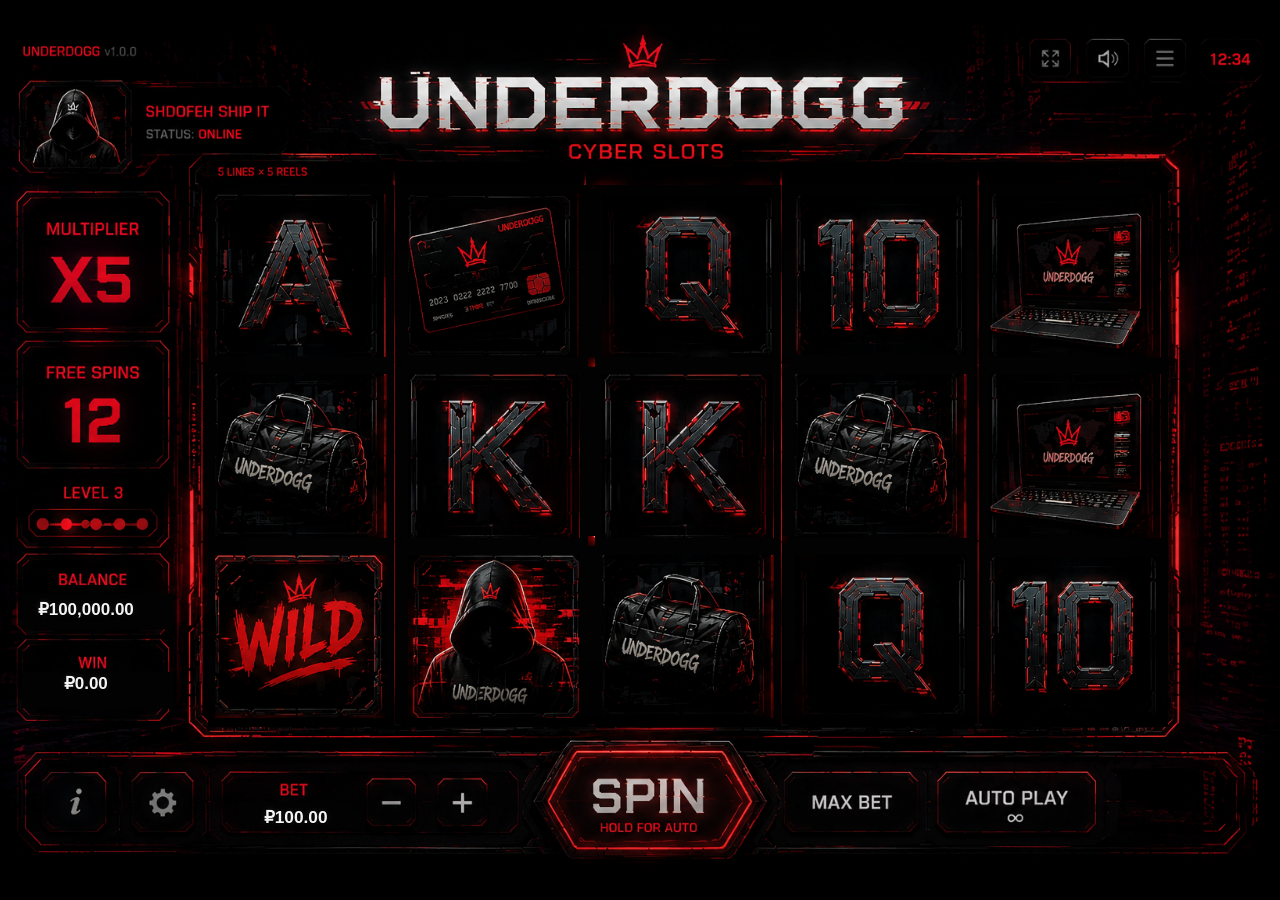
==== commit 53e8ab07: "Add files via upload" ====
--- a/slot/index.html
+++ b/slot/index.html
@@ -23,7 +23,7 @@
 }
 .reel{position:relative;overflow:hidden;min-width:0;height:100%;background:#020202}
 .strip{position:absolute;left:0;top:0;width:100%;will-change:transform}
-.symbol{width:100%;height:calc(100% / 3);display:flex;align-items:center;justify-content:center;overflow:hidden}
+.symbol{width:100%;height:calc(100% / 30);display:flex;align-items:center;justify-content:center;overflow:hidden}
 .symbol img{width:92%;height:92%;object-fit:contain;display:block;pointer-events:none;user-select:none}
 #reel-overlay{
   position:absolute;left:16.25%;top:19.0%;width:75.0%;height:63.5%;
@@ -45,9 +45,11 @@
   position:absolute;z-index:25;pointer-events:none;
   color:#f4f4f4;font-weight:800;text-align:center;white-space:nowrap;
   text-shadow:0 2px 3px #000,0 0 7px rgba(255,255,255,.15);
-}
-#balance{left:1.3%;top:65.7%;width:12.7%;height:6.2%;font-size:clamp(11px,1.55vw,23px)}
-#win{left:1.3%;top:74.5%;width:12.7%;height:6.2%;font-size:clamp(11px,1.55vw,23px)}
+  display:flex;align-items:center;justify-content:center;overflow:hidden;
+}
+.value span{display:inline-block;white-space:nowrap;transform-origin:center}
+#balance{left:1.0%;top:66.5%;width:11.4%;height:4.3%;font-size:clamp(9px,1.55vw,17px)}
+#win{left:1.0%;top:75.2%;width:11.4%;height:4.3%;font-size:clamp(9px,1.55vw,17px)}
 #bet{left:17.0%;top:89.8%;width:12.2%;height:6.5%;font-size:clamp(10px,1.35vw,20px)}
 #win-banner{
   position:absolute;z-index:50;left:50%;top:50%;transform:translate(-50%,-50%) scale(.75);
@@ -97,9 +99,9 @@
   <div id="reel-overlay"></div>
   <div id="spin-glow"></div>
 
-  <div class="value" id="balance"></div>
-  <div class="value" id="win"></div>
-  <div class="value" id="bet"></div>
+  <div class="value" id="balance"><span></span></div>
+  <div class="value" id="win"><span></span></div>
+  <div class="value" id="bet"><span></span></div>
   <div id="win-banner"></div>
   <div id="toast"></div>
 
@@ -146,10 +148,17 @@
 let balance=100000, bet=100, win=0, spinning=false, auto=false, muted=false, freeSpins=0, ctx=null;
 
 const money=n=>'₽'+Number(n).toLocaleString('en-US',{minimumFractionDigits:2,maximumFractionDigits:2});
+function fitValue(el,text){
+  const span=el.firstElementChild;
+  span.style.transform='scale(1)';
+  span.textContent=text;
+  const avail=el.clientWidth, need=span.scrollWidth;
+  if(need>avail && need>0) span.style.transform='scale('+(avail/need)+')';
+}
 function values(){
-  document.getElementById('balance').textContent=money(balance);
-  document.getElementById('win').textContent=money(win);
-  document.getElementById('bet').textContent=money(bet);
+  fitValue(document.getElementById('balance'),money(balance));
+  fitValue(document.getElementById('win'),money(win));
+  fitValue(document.getElementById('bet'),money(bet));
 }
 function toast(t){
   const e=document.getElementById('toast');e.textContent=t;e.classList.add('show');
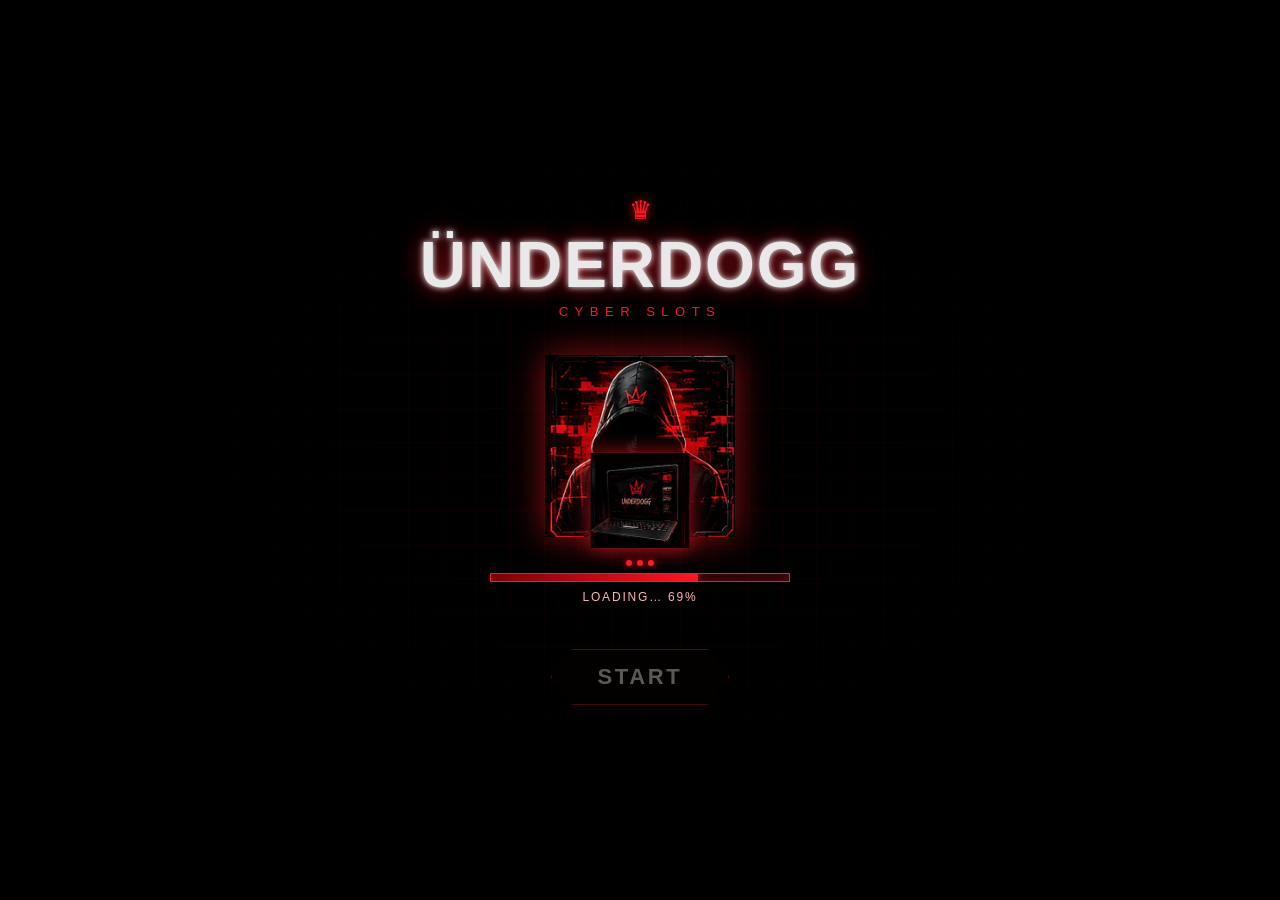
==== commit 91f37198: "Add files via upload" ====
--- a/slot/index.html
+++ b/slot/index.html
@@ -51,6 +51,8 @@
 #balance{left:1.0%;top:66.5%;width:11.4%;height:4.3%;font-size:clamp(9px,1.55vw,17px)}
 #win{left:1.0%;top:75.2%;width:11.4%;height:4.3%;font-size:clamp(9px,1.55vw,17px)}
 #bet{left:17.0%;top:89.8%;width:12.2%;height:6.5%;font-size:clamp(10px,1.35vw,20px)}
+#mult-patch{position:absolute;left:1.6%;top:26.5%;width:10.2%;height:6.8%;background:#050202;z-index:20}
+#multiplier{left:1.0%;top:26.0%;width:11.4%;height:7.8%;font-size:clamp(16px,3.6vw,40px);color:#ff1724;text-shadow:0 0 10px #ff1724,0 0 22px rgba(255,23,36,.7);z-index:21}
 #win-banner{
   position:absolute;z-index:50;left:50%;top:50%;transform:translate(-50%,-50%) scale(.75);
   opacity:0;pointer-events:none;color:#fff;font-weight:1000;
@@ -66,6 +68,7 @@
   100%{opacity:0;transform:translate(-50%,-57%) scale(1.02)}
 }
 .hit{position:absolute;z-index:60;border:0;background:transparent;padding:0;cursor:pointer}
+#fullscreen{right:15.7%;top:1.3%;width:4.8%;height:5.8%}
 #sound{right:10.0%;top:1.3%;width:4.8%;height:5.8%}
 #menu{right:5.0%;top:1.3%;width:4.8%;height:5.8%}
 #info{left:1.5%;bottom:2.0%;width:7.3%;height:9.0%}
@@ -91,20 +94,106 @@
 .bonus-card h2{margin:0 0 8px;font-size:clamp(20px,3vw,40px)}
 .bonus-card p{margin:0;color:#ff1b24;font-weight:800}
 .bonus-card button{margin-top:18px;padding:10px 25px;color:#fff;background:#050505;border:1px solid var(--red);font-weight:900}
+
+#loading{
+  position:fixed;inset:0;z-index:1000;background:#000;
+  display:flex;flex-direction:column;align-items:center;justify-content:center;
+  overflow:hidden;
+}
+#loading:before{
+  content:"";position:absolute;inset:0;pointer-events:none;opacity:.5;
+  background-image:
+    linear-gradient(rgba(255,23,36,.10) 1px,transparent 1px),
+    linear-gradient(90deg,rgba(255,23,36,.10) 1px,transparent 1px);
+  background-size:34px 34px;
+  -webkit-mask-image:radial-gradient(ellipse at center,#000 0%,transparent 72%);
+  mask-image:radial-gradient(ellipse at center,#000 0%,transparent 72%);
+}
+.load-logo{position:relative;text-align:center;margin-bottom:4vh}
+.load-logo .crown{color:var(--red);font-size:clamp(16px,3.4vw,26px);display:block;text-shadow:0 0 10px var(--red)}
+.load-logo h1{
+  margin:2px 0 0;font-size:clamp(30px,9vw,64px);letter-spacing:.03em;
+  font-family:Arial,Helvetica,sans-serif;font-weight:900;
+  color:#e9e9e9;text-shadow:0 0 6px #fff,0 0 22px rgba(255,23,36,.75),0 2px 0 #000;
+}
+.load-logo p{margin:2px 0 0;letter-spacing:.5em;font-size:clamp(9px,1.6vw,13px);color:var(--red)}
+.load-figure{position:relative;width:38vw;max-width:190px;margin-bottom:4vh}
+.load-figure img{width:100%;display:block;filter:drop-shadow(0 0 18px rgba(255,23,36,.55))}
+.load-figure .laptop{
+  position:absolute;left:50%;bottom:-6%;width:52%;transform:translateX(-50%);
+  filter:drop-shadow(0 0 10px rgba(255,23,36,.7));
+}
+.load-figure .type-dots{
+  position:absolute;left:50%;bottom:-16%;transform:translateX(-50%);
+  display:flex;gap:5px;
+}
+.load-figure .type-dots span{
+  width:6px;height:6px;border-radius:50%;background:var(--red);
+  box-shadow:0 0 6px var(--red);
+  animation:typeDot 1s infinite;
+}
+.load-figure .type-dots span:nth-child(2){animation-delay:.15s}
+.load-figure .type-dots span:nth-child(3){animation-delay:.3s}
+@keyframes typeDot{0%,60%,100%{opacity:.25;transform:translateY(0)}30%{opacity:1;transform:translateY(-3px)}}
+.load-bar-wrap{width:60vw;max-width:300px;text-align:center}
+.load-bar{
+  width:100%;height:9px;border:1px solid var(--red);background:#0a0202;
+  box-shadow:0 0 10px rgba(255,23,36,.35) inset;overflow:hidden;
+}
+.load-bar-fill{
+  width:0%;height:100%;
+  background:linear-gradient(90deg,#7a0006,var(--red));
+  box-shadow:0 0 12px var(--red);
+  transition:width .12s linear;
+}
+.load-pct{margin-top:8px;font-size:12px;letter-spacing:.15em;color:#ffb3b8}
+#start-btn{
+  margin-top:5vh;padding:14px 46px;background:#0a0202;color:#fff;
+  border:1px solid var(--red);clip-path:polygon(12% 0,88% 0,100% 50%,88% 100%,12% 100%,0 50%);
+  font-weight:900;letter-spacing:.12em;font-size:clamp(16px,3.4vw,22px);
+  opacity:.35;pointer-events:none;transition:opacity .3s;
+}
+#start-btn.ready{
+  opacity:1;pointer-events:auto;box-shadow:0 0 22px rgba(255,23,36,.55);
+  animation:startPulse 1.1s infinite alternate;
+}
+@keyframes startPulse{to{box-shadow:0 0 34px rgba(255,23,36,.9)}}
+#loading.hide{animation:loadOut .5s ease forwards}
+@keyframes loadOut{to{opacity:0;visibility:hidden}}
 </style>
 </head>
 <body>
+<div id="loading">
+  <div class="load-logo">
+    <span class="crown">♛</span>
+    <h1>ÜNDERDOGG</h1>
+    <p>CYBER SLOTS</p>
+  </div>
+  <div class="load-figure">
+    <img src="assets/hood.png" alt="">
+    <img class="laptop" src="assets/laptop.png" alt="">
+    <div class="type-dots"><span></span><span></span><span></span></div>
+  </div>
+  <div class="load-bar-wrap">
+    <div class="load-bar"><div class="load-bar-fill" id="load-fill"></div></div>
+    <div class="load-pct" id="load-pct">LOADING… 0%</div>
+  </div>
+  <button id="start-btn">START</button>
+</div>
 <div id="game">
   <div id="reels"></div>
   <div id="reel-overlay"></div>
   <div id="spin-glow"></div>
 
+  <div id="mult-patch"></div>
+  <div class="value" id="multiplier"><span>X5</span></div>
   <div class="value" id="balance"><span></span></div>
   <div class="value" id="win"><span></span></div>
   <div class="value" id="bet"><span></span></div>
   <div id="win-banner"></div>
   <div id="toast"></div>
 
+  <button class="hit" id="fullscreen" aria-label="Fullscreen"></button>
   <button class="hit" id="sound" aria-label="Sound"></button>
   <button class="hit" id="menu" aria-label="Menu"></button>
   <button class="hit" id="info" aria-label="Info"></button>
@@ -146,6 +235,12 @@
 const game=document.getElementById('game'), reels=document.getElementById('reels');
 const reelEls=[];
 let balance=100000, bet=100, win=0, spinning=false, auto=false, muted=false, freeSpins=0, ctx=null;
+const MULT_OPTIONS=[2,3,4,5,6,8,10];
+let multiplier=5;
+function rollMultiplier(){
+  multiplier=MULT_OPTIONS[(Math.random()*MULT_OPTIONS.length)|0];
+  document.getElementById('multiplier').firstElementChild.textContent='X'+multiplier;
+}
 
 const money=n=>'₽'+Number(n).toLocaleString('en-US',{minimumFractionDigits:2,maximumFractionDigits:2});
 function fitValue(el,text){
@@ -214,7 +309,7 @@
       if(id===base){count++;continue}
       break;
     }
-    if(base && count>=3 && byId[base].p[count]) total += bet*byId[base].p[count]*5;
+    if(base && count>=3 && byId[base].p[count]) total += bet*byId[base].p[count]*multiplier;
   }
   return Math.round(total);
 }
@@ -222,7 +317,7 @@
   if(spinning)return;
   if(freeSpins===0 && balance<bet){toast('NOT ENOUGH BALANCE');beep(80,.12);return}
   if(freeSpins===0)balance-=bet; else freeSpins--;
-  win=0;values();startAudio();
+  win=0;values();startAudio();rollMultiplier();
 
   const result=randomResult();
   build(result);
@@ -289,6 +384,21 @@
 document.getElementById('auto').addEventListener('click',()=>{
   auto=!auto;toast(auto?'AUTO PLAY ON':'AUTO PLAY OFF');beep(330,.06);
   if(auto&&!spinning)spin();
+});
+document.getElementById('fullscreen').addEventListener('click',()=>{
+  try{ window.Telegram && window.Telegram.WebApp && window.Telegram.WebApp.expand && window.Telegram.WebApp.expand(); }catch(e){}
+  const el=document.documentElement;
+  const isFs=document.fullscreenElement||document.webkitFullscreenElement;
+  try{
+    if(!isFs){
+      (el.requestFullscreen||el.webkitRequestFullscreen||el.msRequestFullscreen||function(){}).call(el);
+      toast('FULLSCREEN ON');
+    }else{
+      (document.exitFullscreen||document.webkitExitFullscreen||function(){}).call(document);
+      toast('FULLSCREEN OFF');
+    }
+  }catch(e){toast('FULLSCREEN N/A')}
+  beep(300,.06);
 });
 document.getElementById('sound').addEventListener('click',()=>{
   muted=!muted;toast(muted?'SOUND OFF':'SOUND ON');if(!muted)beep(440,.08);
@@ -305,6 +415,31 @@
 // Build one visible result immediately, so the screen is never empty.
 build(randomResult());
 values();
+rollMultiplier();
+
+(function loadingScreen(){
+  const fill=document.getElementById('load-fill');
+  const pct=document.getElementById('load-pct');
+  const btn=document.getElementById('start-btn');
+  const overlay=document.getElementById('loading');
+  let p=0;
+  const timer=setInterval(()=>{
+    p=Math.min(100,p+2+Math.random()*6);
+    fill.style.width=p+'%';
+    pct.textContent='LOADING… '+Math.floor(p)+'%';
+    if(p>=100){
+      clearInterval(timer);
+      pct.textContent='READY';
+      btn.classList.add('ready');
+    }
+  },90);
+  btn.addEventListener('click',()=>{
+    if(!btn.classList.contains('ready'))return;
+    startAudio();beep(440,.08);
+    overlay.classList.add('hide');
+    setTimeout(()=>overlay.remove(),550);
+  });
+})();
 </script>
 </body>
 </html>
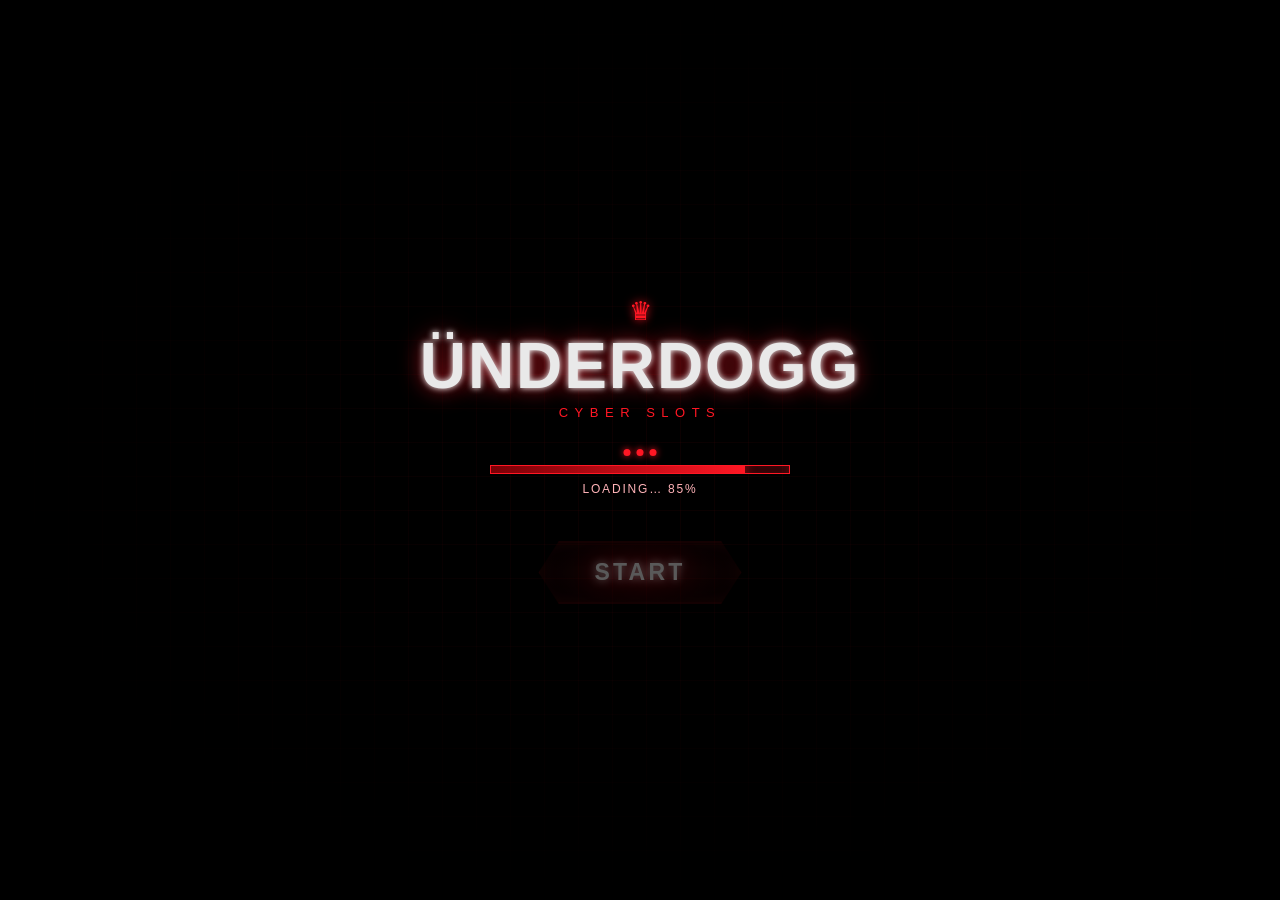
==== commit 62a9c51a: "Add files via upload" ====
--- a/slot/index.html
+++ b/slot/index.html
@@ -48,8 +48,8 @@
   display:flex;align-items:center;justify-content:center;overflow:hidden;
 }
 .value span{display:inline-block;white-space:nowrap;transform-origin:center}
-#balance{left:1.0%;top:66.5%;width:11.4%;height:4.3%;font-size:clamp(9px,1.55vw,17px)}
-#win{left:1.0%;top:75.2%;width:11.4%;height:4.3%;font-size:clamp(9px,1.55vw,17px)}
+#balance{left:1.0%;top:66.8%;width:11.4%;height:3.8%;font-size:clamp(8px,1.3vw,14px);letter-spacing:.02em;color:#ffd9db;text-shadow:0 1px 2px #000,0 0 8px rgba(255,23,36,.65)}
+#win{left:1.0%;top:75.5%;width:11.4%;height:3.8%;font-size:clamp(8px,1.3vw,14px);letter-spacing:.02em;color:#ffd9db;text-shadow:0 1px 2px #000,0 0 8px rgba(255,23,36,.65)}
 #bet{left:17.0%;top:89.8%;width:12.2%;height:6.5%;font-size:clamp(10px,1.35vw,20px)}
 #mult-patch{position:absolute;left:1.6%;top:26.5%;width:10.2%;height:6.8%;background:#050202;z-index:20}
 #multiplier{left:1.0%;top:26.0%;width:11.4%;height:7.8%;font-size:clamp(16px,3.6vw,40px);color:#ff1724;text-shadow:0 0 10px #ff1724,0 0 22px rgba(255,23,36,.7);z-index:21}
@@ -117,19 +117,15 @@
   color:#e9e9e9;text-shadow:0 0 6px #fff,0 0 22px rgba(255,23,36,.75),0 2px 0 #000;
 }
 .load-logo p{margin:2px 0 0;letter-spacing:.5em;font-size:clamp(9px,1.6vw,13px);color:var(--red)}
-.load-figure{position:relative;width:38vw;max-width:190px;margin-bottom:4vh}
+.load-figure{position:relative;width:46vw;max-width:230px;margin-bottom:1vh}
 .load-figure img{width:100%;display:block;filter:drop-shadow(0 0 18px rgba(255,23,36,.55))}
-.load-figure .laptop{
-  position:absolute;left:50%;bottom:-6%;width:52%;transform:translateX(-50%);
-  filter:drop-shadow(0 0 10px rgba(255,23,36,.7));
-}
 .load-figure .type-dots{
-  position:absolute;left:50%;bottom:-16%;transform:translateX(-50%);
-  display:flex;gap:5px;
+  position:absolute;left:50%;bottom:6%;transform:translateX(-50%);
+  display:flex;gap:6px;
 }
 .load-figure .type-dots span{
-  width:6px;height:6px;border-radius:50%;background:var(--red);
-  box-shadow:0 0 6px var(--red);
+  width:7px;height:7px;border-radius:50%;background:var(--red);
+  box-shadow:0 0 7px var(--red);
   animation:typeDot 1s infinite;
 }
 .load-figure .type-dots span:nth-child(2){animation-delay:.15s}
@@ -148,16 +144,22 @@
 }
 .load-pct{margin-top:8px;font-size:12px;letter-spacing:.15em;color:#ffb3b8}
 #start-btn{
-  margin-top:5vh;padding:14px 46px;background:#0a0202;color:#fff;
-  border:1px solid var(--red);clip-path:polygon(12% 0,88% 0,100% 50%,88% 100%,12% 100%,0 50%);
-  font-weight:900;letter-spacing:.12em;font-size:clamp(16px,3.4vw,22px);
+  position:relative;margin-top:5vh;padding:16px 54px;
+  background:radial-gradient(ellipse at center,rgba(255,23,36,.35),rgba(10,2,2,.96) 72%);
+  color:#fff;border:2px solid #3a0507;
+  clip-path:polygon(10% 0,90% 0,100% 50%,90% 100%,10% 100%,0 50%);
+  font-weight:900;letter-spacing:.14em;font-size:clamp(17px,3.6vw,23px);
+  text-shadow:0 0 8px #fff,0 0 20px rgba(255,23,36,.9);
+  box-shadow:0 0 0 1px rgba(255,23,36,.55),0 0 18px rgba(255,23,36,.45),inset 0 0 22px rgba(255,23,36,.25);
   opacity:.35;pointer-events:none;transition:opacity .3s;
 }
 #start-btn.ready{
-  opacity:1;pointer-events:auto;box-shadow:0 0 22px rgba(255,23,36,.55);
+  opacity:1;pointer-events:auto;
+  border-color:var(--red);
+  box-shadow:0 0 0 1px var(--red),0 0 30px rgba(255,23,36,.75),inset 0 0 26px rgba(255,23,36,.4);
   animation:startPulse 1.1s infinite alternate;
 }
-@keyframes startPulse{to{box-shadow:0 0 34px rgba(255,23,36,.9)}}
+@keyframes startPulse{to{box-shadow:0 0 0 1px var(--red),0 0 46px rgba(255,23,36,1),inset 0 0 34px rgba(255,23,36,.6)}}
 #loading.hide{animation:loadOut .5s ease forwards}
 @keyframes loadOut{to{opacity:0;visibility:hidden}}
 </style>
@@ -170,8 +172,7 @@
     <p>CYBER SLOTS</p>
   </div>
   <div class="load-figure">
-    <img src="assets/hood.png" alt="">
-    <img class="laptop" src="assets/laptop.png" alt="">
+    <img src="assets/hood-clean.png" alt="">
     <div class="type-dots"><span></span><span></span><span></span></div>
   </div>
   <div class="load-bar-wrap">
